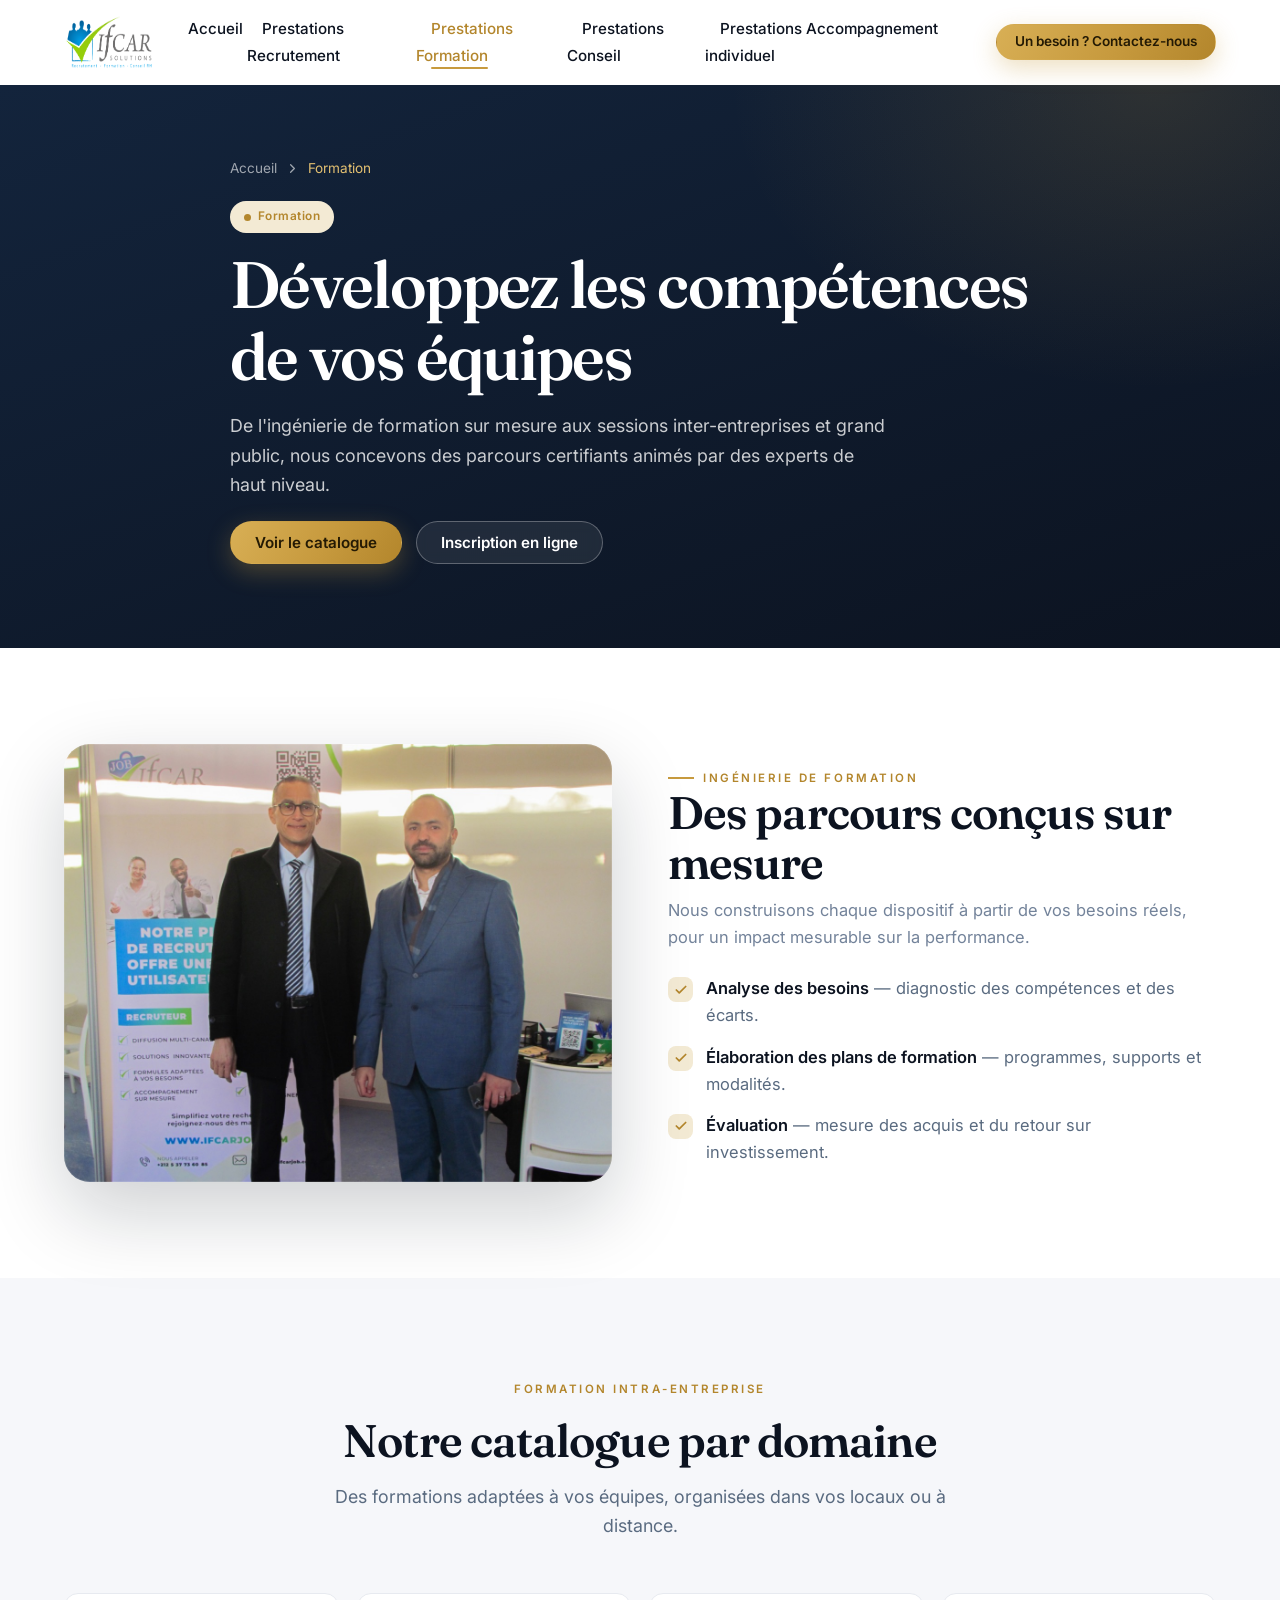
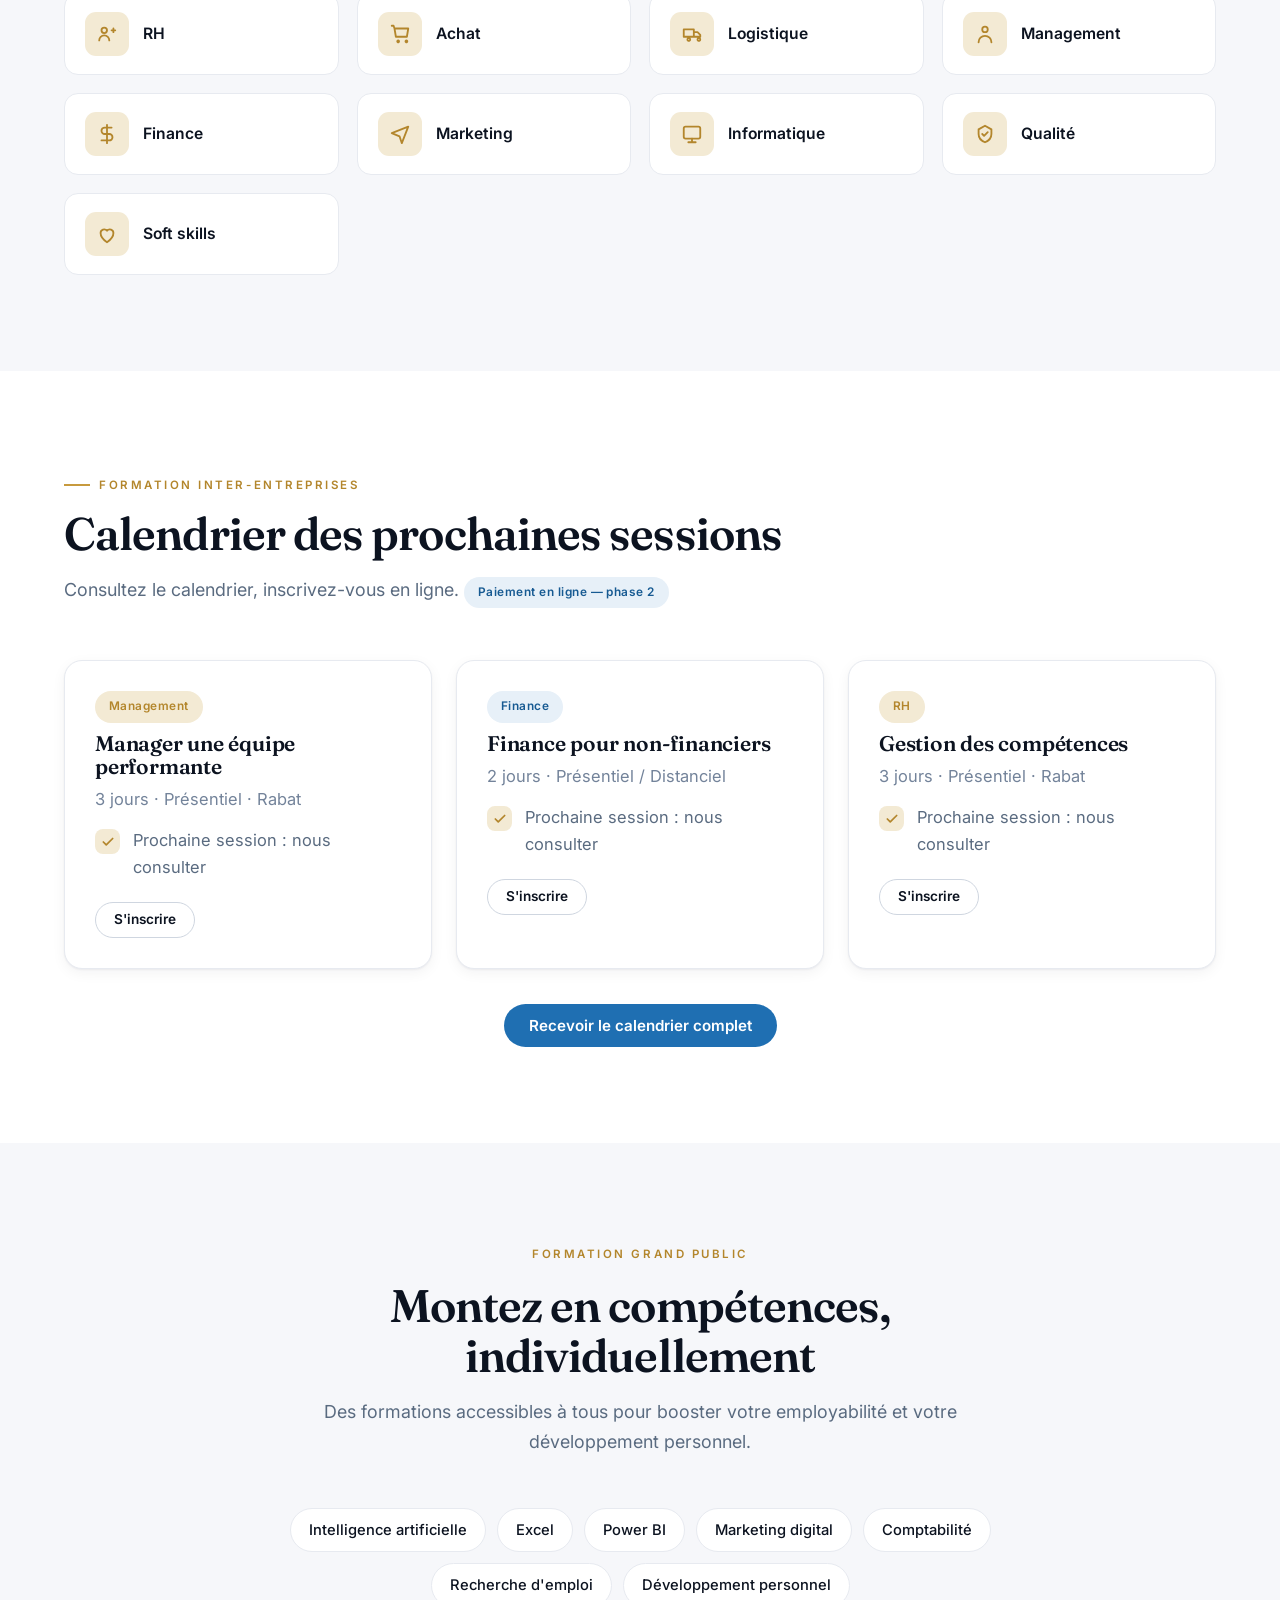
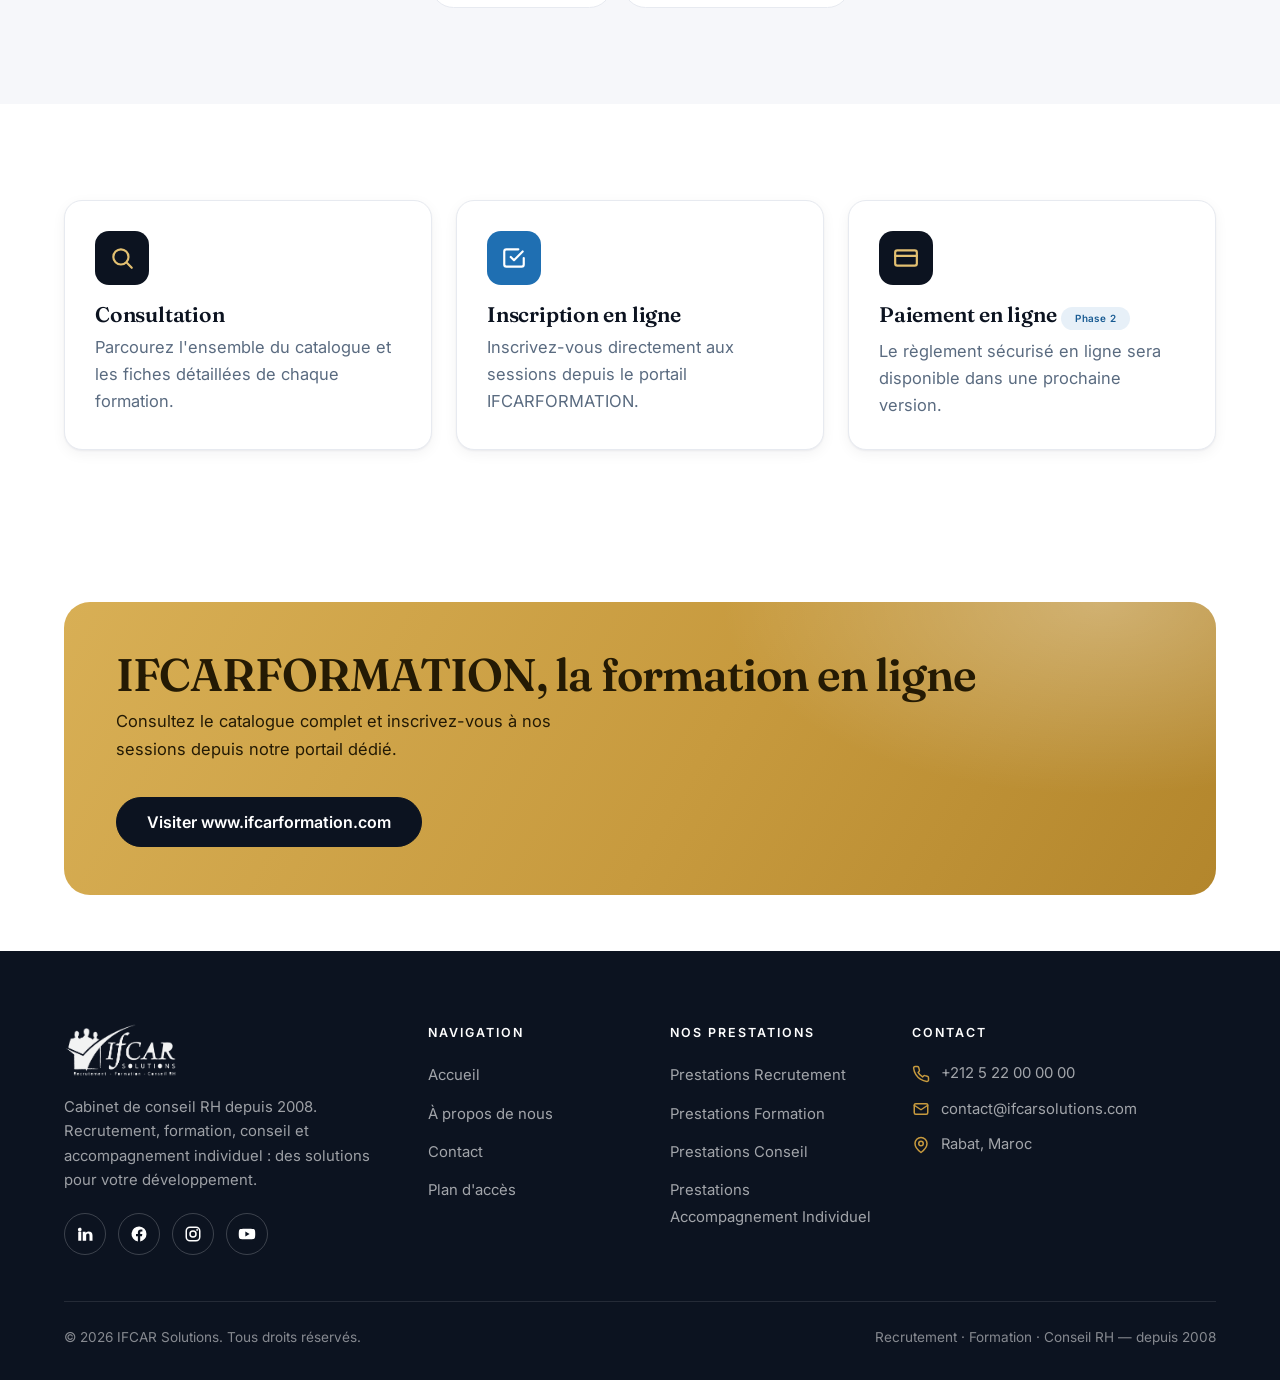
==== formation.html @ 1b77c503 "first commit" ====
<!DOCTYPE html>
<html lang="fr">
<head>
<meta charset="UTF-8" />
<meta name="viewport" content="width=device-width, initial-scale=1.0" />
<title>Formation — IFCAR Solutions | Ingénierie, Intra, Inter & Grand public</title>
<meta name="description" content="Formations IFCAR : ingénierie sur mesure, catalogue intra par domaine, sessions inter-entreprises et grand public. Portail IFCARFORMATION." />
<meta name="theme-color" content="#0c1320" />
<link rel="icon" type="image/png" sizes="32x32" href="assets/img/favicon-32.png" />
<link rel="apple-touch-icon" href="assets/img/favicon.png" />
<link rel="preconnect" href="https://fonts.googleapis.com" />
<link rel="preconnect" href="https://fonts.gstatic.com" crossorigin />
<link href="https://fonts.googleapis.com/css2?family=Fraunces:ital,opsz,wght@0,9..144,500;0,9..144,600;1,9..144,500&family=Inter:wght@400;500;600;700&display=swap" rel="stylesheet" />
<link rel="stylesheet" href="assets/css/style.css" />
</head>
<body>
<a class="skip-link" href="#main">Aller au contenu</a>

<header class="site-header">
  <div class="container nav">
    <a href="index.html" class="brand" aria-label="IFCAR Solutions — accueil"><img src="assets/img/logo.png" alt="IFCAR Solutions — Recrutement, Formation, Conseil RH" /></a>
    <nav class="nav-desktop" aria-label="Navigation principale">
      <ul class="nav-list">
        <li class="nav-item"><a href="index.html" class="nav-link" data-page="index.html">Accueil</a></li>
        <li class="nav-item"><a target="_blank" rel="noopener" href="recrutement.html" class="nav-link" data-page="recrutement.html">Prestations Recrutement</a></li>
        <li class="nav-item"><a target="_blank" rel="noopener" href="formation.html" class="nav-link" data-page="formation.html">Prestations Formation</a></li>
        <li class="nav-item"><a target="_blank" rel="noopener" href="conseil.html" class="nav-link" data-page="conseil.html">Prestations Conseil</a></li>
        <li class="nav-item"><a target="_blank" rel="noopener" href="accompagnement.html" class="nav-link" data-page="accompagnement.html">Prestations Accompagnement individuel</a></li>
      </ul>
    </nav>
    <div class="nav-actions">
      <a target="_blank" rel="noopener" href="contact.html" class="btn btn--gold btn--sm nav-contact">Un besoin ? Contactez-nous</a>
      <button class="burger" aria-label="Ouvrir le menu" aria-expanded="false" aria-controls="mobileNav"><span></span><span></span><span></span></button>
    </div>
  </div>
</header>

<div class="mobile-nav" id="mobileNav" aria-hidden="true">
  <nav class="mobile-nav__inner" aria-label="Navigation mobile">
    <a href="index.html" class="m-link" data-page="index.html">Accueil <svg viewBox="0 0 24 24" fill="none" stroke="currentColor" stroke-width="2"><path d="m9 6 6 6-6 6" stroke-linecap="round" stroke-linejoin="round"/></svg></a>
    <a target="_blank" rel="noopener" href="recrutement.html" class="m-link" data-page="recrutement.html">Prestations Recrutement <svg viewBox="0 0 24 24" fill="none" stroke="currentColor" stroke-width="2"><path d="m9 6 6 6-6 6" stroke-linecap="round" stroke-linejoin="round"/></svg></a>
    <a target="_blank" rel="noopener" href="formation.html" class="m-link" data-page="formation.html">Prestations Formation <svg viewBox="0 0 24 24" fill="none" stroke="currentColor" stroke-width="2"><path d="m9 6 6 6-6 6" stroke-linecap="round" stroke-linejoin="round"/></svg></a>
    <a target="_blank" rel="noopener" href="conseil.html" class="m-link" data-page="conseil.html">Prestations Conseil <svg viewBox="0 0 24 24" fill="none" stroke="currentColor" stroke-width="2"><path d="m9 6 6 6-6 6" stroke-linecap="round" stroke-linejoin="round"/></svg></a>
    <a target="_blank" rel="noopener" href="accompagnement.html" class="m-link" data-page="accompagnement.html">Prestations Accompagnement individuel <svg viewBox="0 0 24 24" fill="none" stroke="currentColor" stroke-width="2"><path d="m9 6 6 6-6 6" stroke-linecap="round" stroke-linejoin="round"/></svg></a>
    <a target="_blank" rel="noopener" href="contact.html" class="m-link" data-page="contact.html">Contact <svg viewBox="0 0 24 24" fill="none" stroke="currentColor" stroke-width="2"><path d="m9 6 6 6-6 6" stroke-linecap="round" stroke-linejoin="round"/></svg></a>
    <div class="mobile-nav__cta">
      <a target="_blank" rel="noopener" href="contact.html" class="btn btn--gold btn--lg">Un besoin ? Contactez-nous</a>
    </div>
    <div class="mobile-nav__foot">
      <div class="socials">
        <a href="#" aria-label="LinkedIn"><svg viewBox="0 0 24 24" fill="currentColor"><path d="M4.98 3.5A2.5 2.5 0 1 1 5 8.5a2.5 2.5 0 0 1-.02-5zM3 9h4v12H3zM9 9h3.8v1.7h.05c.53-1 1.83-2.05 3.77-2.05C20.5 8.65 22 10.8 22 14v7h-4v-6.2c0-1.5-.03-3.4-2.07-3.4-2.07 0-2.39 1.62-2.39 3.3V21H9z"/></svg></a>
        <a href="#" aria-label="Facebook"><svg viewBox="0 0 24 24" fill="currentColor"><path d="M22 12a10 10 0 1 0-11.5 9.9v-7H8v-2.9h2.5V9.8c0-2.5 1.5-3.9 3.8-3.9 1.1 0 2.2.2 2.2.2v2.5h-1.3c-1.2 0-1.6.8-1.6 1.6v1.8h2.8l-.45 2.9h-2.35v7A10 10 0 0 0 22 12z"/></svg></a>
        <a href="#" aria-label="Instagram"><svg viewBox="0 0 24 24" fill="none" stroke="currentColor" stroke-width="2"><rect x="3" y="3" width="18" height="18" rx="5"/><circle cx="12" cy="12" r="4"/><circle cx="17.5" cy="6.5" r="1.2" fill="currentColor" stroke="none"/></svg></a>
        <a href="#" aria-label="YouTube"><svg viewBox="0 0 24 24" fill="currentColor"><path d="M23 12s0-3.3-.4-4.8a2.5 2.5 0 0 0-1.8-1.8C19.3 5 12 5 12 5s-7.3 0-8.8.4a2.5 2.5 0 0 0-1.8 1.8C1 8.7 1 12 1 12s0 3.3.4 4.8a2.5 2.5 0 0 0 1.8 1.8C4.7 19 12 19 12 19s7.3 0 8.8-.4a2.5 2.5 0 0 0 1.8-1.8C23 15.3 23 12 23 12zM9.8 15.3V8.7l5.7 3.3z"/></svg></a>
      </div>
      <div class="m-contact">
        <a href="tel:+212522000000"><svg viewBox="0 0 24 24" fill="none" stroke="currentColor" stroke-width="2"><path d="M22 16.9v3a2 2 0 0 1-2.2 2 19.8 19.8 0 0 1-8.6-3 19.5 19.5 0 0 1-6-6 19.8 19.8 0 0 1-3-8.6A2 2 0 0 1 4.1 2h3a2 2 0 0 1 2 1.7c.1 1 .4 1.9.7 2.8a2 2 0 0 1-.5 2.1L8.1 9.9a16 16 0 0 0 6 6l1.3-1.3a2 2 0 0 1 2.1-.4c.9.3 1.8.6 2.8.7a2 2 0 0 1 1.7 2z" stroke-linecap="round" stroke-linejoin="round"/></svg>+212 5 22 00 00 00</a>
        <a href="mailto:contact@ifcarsolutions.com"><svg viewBox="0 0 24 24" fill="none" stroke="currentColor" stroke-width="2"><rect x="3" y="5" width="18" height="14" rx="2"/><path d="m3 7 9 6 9-6" stroke-linecap="round" stroke-linejoin="round"/></svg>contact@ifcarsolutions.com</a>
      </div>
    </div>
  </nav>
</div>

<main id="main">

<section class="page-hero">
  <div class="container page-hero__inner">
    <nav class="breadcrumb"><a href="index.html">Accueil</a><svg viewBox="0 0 24 24" fill="none" stroke="currentColor" stroke-width="2"><path d="m9 6 6 6-6 6" stroke-linecap="round" stroke-linejoin="round"/></svg><span>Formation</span></nav>
    <span class="pill"><span class="dot"></span>Formation</span>
    <h1 class="mt-s">Développez les compétences de vos équipes</h1>
    <p>De l'ingénierie de formation sur mesure aux sessions inter-entreprises et grand public, nous concevons des parcours certifiants animés par des experts de haut niveau.</p>
    <div class="btn-row mt"><a href="#catalogue" class="btn btn--gold">Voir le catalogue</a><a href="https://www.ifcarformation.com" target="_blank" rel="noopener" class="btn btn--ghost-light">Inscription en ligne</a></div>
  </div>
</section>

<section class="section">
  <div class="container">
    <div class="split">
      <div class="split__media media-frame reveal"><img src="assets/img/formation.jpg" alt="Formation professionnelle IFCAR Solutions" /></div>
      <div class="reveal" data-d="2">
        <span class="eyebrow">Ingénierie de formation</span>
        <h2>Des parcours conçus sur mesure</h2>
        <p class="muted mt-s">Nous construisons chaque dispositif à partir de vos besoins réels, pour un impact mesurable sur la performance.</p>
        <ul class="check-list">
          <li><span class="tick"><svg viewBox="0 0 24 24" fill="none" stroke="currentColor" stroke-width="3"><path d="M20 6 9 17l-5-5" stroke-linecap="round" stroke-linejoin="round"/></svg></span><span><strong>Analyse des besoins</strong> — diagnostic des compétences et des écarts.</span></li>
          <li><span class="tick"><svg viewBox="0 0 24 24" fill="none" stroke="currentColor" stroke-width="3"><path d="M20 6 9 17l-5-5" stroke-linecap="round" stroke-linejoin="round"/></svg></span><span><strong>Élaboration des plans de formation</strong> — programmes, supports et modalités.</span></li>
          <li><span class="tick"><svg viewBox="0 0 24 24" fill="none" stroke="currentColor" stroke-width="3"><path d="M20 6 9 17l-5-5" stroke-linecap="round" stroke-linejoin="round"/></svg></span><span><strong>Évaluation</strong> — mesure des acquis et du retour sur investissement.</span></li>
        </ul>
      </div>
    </div>
  </div>
</section>

<section class="section section--soft" id="catalogue">
  <div class="container">
    <div class="section-head center reveal">
      <span class="eyebrow eyebrow--center">Formation intra-entreprise</span>
      <h2>Notre catalogue par domaine</h2>
      <p class="lead">Des formations adaptées à vos équipes, organisées dans vos locaux ou à distance.</p>
    </div>
    <div class="domain-grid reveal">
      <div class="domain-card"><div class="ic"><svg viewBox="0 0 24 24" fill="none" stroke="currentColor" stroke-width="2"><circle cx="9" cy="8" r="3"/><path d="M3.5 19a5.5 5.5 0 0 1 11 0M17 8h4M19 6v4" stroke-linecap="round"/></svg></div><strong>RH</strong></div>
<div class="domain-card"><div class="ic"><svg viewBox="0 0 24 24" fill="none" stroke="currentColor" stroke-width="2"><path d="M6 6h15l-1.5 9H7.5L6 6zM6 6 5 3H3M9 20a1 1 0 1 0 0-.01M18 20a1 1 0 1 0 0-.01" stroke-linecap="round" stroke-linejoin="round"/></svg></div><strong>Achat</strong></div>
<div class="domain-card"><div class="ic"><svg viewBox="0 0 24 24" fill="none" stroke="currentColor" stroke-width="2"><path d="M3 7h11v8H3zM14 10h4l3 3v2h-7M7 18a1.5 1.5 0 1 0 0-.01M18 18a1.5 1.5 0 1 0 0-.01" stroke-linecap="round" stroke-linejoin="round"/></svg></div><strong>Logistique</strong></div>
<div class="domain-card"><div class="ic"><svg viewBox="0 0 24 24" fill="none" stroke="currentColor" stroke-width="2"><circle cx="12" cy="7" r="3"/><path d="M5 21a7 7 0 0 1 14 0" stroke-linecap="round"/></svg></div><strong>Management</strong></div>
<div class="domain-card"><div class="ic"><svg viewBox="0 0 24 24" fill="none" stroke="currentColor" stroke-width="2"><path d="M12 2v20M17 5H9.5a3.5 3.5 0 0 0 0 7h5a3.5 3.5 0 0 1 0 7H6" stroke-linecap="round" stroke-linejoin="round"/></svg></div><strong>Finance</strong></div>
<div class="domain-card"><div class="ic"><svg viewBox="0 0 24 24" fill="none" stroke="currentColor" stroke-width="2"><path d="M3 11l18-7-7 18-2.5-7.5L3 11z" stroke-linecap="round" stroke-linejoin="round"/></svg></div><strong>Marketing</strong></div>
<div class="domain-card"><div class="ic"><svg viewBox="0 0 24 24" fill="none" stroke="currentColor" stroke-width="2"><rect x="3" y="4" width="18" height="13" rx="2"/><path d="M8 21h8M12 17v4" stroke-linecap="round"/></svg></div><strong>Informatique</strong></div>
<div class="domain-card"><div class="ic"><svg viewBox="0 0 24 24" fill="none" stroke="currentColor" stroke-width="2"><path d="M9 12l2 2 4-4M12 3l7 4v5c0 4.5-3 7.5-7 9-4-1.5-7-4.5-7-9V7l7-4z" stroke-linecap="round" stroke-linejoin="round"/></svg></div><strong>Qualité</strong></div><div class="domain-card"><div class="ic"><svg viewBox="0 0 24 24" fill="none" stroke="currentColor" stroke-width="2"><path d="M12 21s-7-4.5-7-10a4 4 0 0 1 7-2.6A4 4 0 0 1 19 11c0 5.5-7 10-7 10z" stroke-linecap="round" stroke-linejoin="round"/></svg></div><strong>Soft skills</strong></div>
    </div>
  </div>
</section>

<section class="section">
  <div class="container">
    <div class="section-head reveal">
      <span class="eyebrow">Formation inter-entreprises</span>
      <h2>Calendrier des prochaines sessions</h2>
      <p class="lead">Consultez le calendrier, inscrivez-vous en ligne. <span class="pill green">Paiement en ligne — phase 2</span></p>
    </div>
    <div class="grid g-3">
      <div class="card svc reveal" data-d="1"><span class="pill">Management</span><h3 class="mt-s">Manager une équipe performante</h3><p class="muted">3 jours · Présentiel · Rabat</p><ul class="check-list" style="margin-top:14px"><li><span class="tick"><svg viewBox="0 0 24 24" fill="none" stroke="currentColor" stroke-width="3"><path d="M20 6 9 17l-5-5" stroke-linecap="round" stroke-linejoin="round"/></svg></span><span>Prochaine session : nous consulter</span></li></ul><a href="https://www.ifcarformation.com" target="_blank" rel="noopener" class="btn btn--outline btn--sm mt">S'inscrire</a></div>
      <div class="card svc is-green reveal" data-d="2"><span class="pill green">Finance</span><h3 class="mt-s">Finance pour non-financiers</h3><p class="muted">2 jours · Présentiel / Distanciel</p><ul class="check-list" style="margin-top:14px"><li><span class="tick"><svg viewBox="0 0 24 24" fill="none" stroke="currentColor" stroke-width="3"><path d="M20 6 9 17l-5-5" stroke-linecap="round" stroke-linejoin="round"/></svg></span><span>Prochaine session : nous consulter</span></li></ul><a href="https://www.ifcarformation.com" target="_blank" rel="noopener" class="btn btn--outline btn--sm mt">S'inscrire</a></div>
      <div class="card svc reveal" data-d="3"><span class="pill">RH</span><h3 class="mt-s">Gestion des compétences</h3><p class="muted">3 jours · Présentiel · Rabat</p><ul class="check-list" style="margin-top:14px"><li><span class="tick"><svg viewBox="0 0 24 24" fill="none" stroke="currentColor" stroke-width="3"><path d="M20 6 9 17l-5-5" stroke-linecap="round" stroke-linejoin="round"/></svg></span><span>Prochaine session : nous consulter</span></li></ul><a href="https://www.ifcarformation.com" target="_blank" rel="noopener" class="btn btn--outline btn--sm mt">S'inscrire</a></div>
    </div>
    <div class="center mt-l"><a target="_blank" rel="noopener" href="contact.html" class="btn btn--blue">Recevoir le calendrier complet</a></div>
  </div>
</section>

<section class="section section--soft">
  <div class="container">
    <div class="section-head center reveal">
      <span class="eyebrow eyebrow--center">Formation grand public</span>
      <h2>Montez en compétences, individuellement</h2>
      <p class="lead">Des formations accessibles à tous pour booster votre employabilité et votre développement personnel.</p>
    </div>
    <div class="tag-list reveal" style="justify-content:center;max-width:820px;margin-inline:auto">
      <span class="tag">Intelligence artificielle</span><span class="tag">Excel</span><span class="tag">Power BI</span><span class="tag">Marketing digital</span><span class="tag">Comptabilité</span><span class="tag">Recherche d'emploi</span><span class="tag">Développement personnel</span>
    </div>
  </div>
</section>

<section class="section">
  <div class="container">
    <div class="grid g-3">
      <div class="card reveal" data-d="1"><div class="ic"><svg viewBox="0 0 24 24" fill="none" stroke="currentColor" stroke-width="2"><circle cx="11" cy="11" r="7"/><path d="m21 21-4.3-4.3" stroke-linecap="round"/></svg></div><h3>Consultation</h3><p>Parcourez l'ensemble du catalogue et les fiches détaillées de chaque formation.</p></div>
      <div class="card is-green reveal" data-d="2"><div class="ic"><svg viewBox="0 0 24 24" fill="none" stroke="currentColor" stroke-width="2"><path d="M9 11l3 3 8-8M21 12v6a2 2 0 0 1-2 2H5a2 2 0 0 1-2-2V6a2 2 0 0 1 2-2h11" stroke-linecap="round" stroke-linejoin="round"/></svg></div><h3>Inscription en ligne</h3><p>Inscrivez-vous directement aux sessions depuis le portail IFCARFORMATION.</p></div>
      <div class="card reveal" data-d="3"><div class="ic"><svg viewBox="0 0 24 24" fill="none" stroke="currentColor" stroke-width="2"><rect x="2" y="5" width="20" height="14" rx="2"/><path d="M2 10h20" stroke-linecap="round"/></svg></div><h3>Paiement en ligne <span class="pill green" style="font-size:.62rem">Phase 2</span></h3><p>Le règlement sécurisé en ligne sera disponible dans une prochaine version.</p></div>
    </div>
  </div>
</section>

<section class="section--tight">
  <div class="container">
    <div class="cta-band cta-band--gold reveal">
      <div class="cta-band__inner">
        <div><h2 style="color:#241a04">IFCARFORMATION, la formation en ligne</h2><p>Consultez le catalogue complet et inscrivez-vous à nos sessions depuis notre portail dédié.</p></div>
        <div class="btn-row"><a href="https://www.ifcarformation.com" target="_blank" rel="noopener" class="btn btn--primary btn--lg">Visiter www.ifcarformation.com</a></div>
      </div>
    </div>
  </div>
</section>

</main>

<footer class="footer">
  <div class="container">
    <div class="footer__grid">
      <div class="footer__brand">
        <img src="assets/img/logo.png" alt="IFCAR Solutions" />
        <p>Cabinet de conseil RH depuis 2008. Recrutement, formation, conseil et accompagnement individuel : des solutions pour votre développement.</p>
        <div class="socials">
          <a href="#" aria-label="LinkedIn"><svg viewBox="0 0 24 24" fill="currentColor"><path d="M4.98 3.5A2.5 2.5 0 1 1 5 8.5a2.5 2.5 0 0 1-.02-5zM3 9h4v12H3zM9 9h3.8v1.7h.05c.53-1 1.83-2.05 3.77-2.05C20.5 8.65 22 10.8 22 14v7h-4v-6.2c0-1.5-.03-3.4-2.07-3.4-2.07 0-2.39 1.62-2.39 3.3V21H9z"/></svg></a>
          <a href="#" aria-label="Facebook"><svg viewBox="0 0 24 24" fill="currentColor"><path d="M22 12a10 10 0 1 0-11.5 9.9v-7H8v-2.9h2.5V9.8c0-2.5 1.5-3.9 3.8-3.9 1.1 0 2.2.2 2.2.2v2.5h-1.3c-1.2 0-1.6.8-1.6 1.6v1.8h2.8l-.45 2.9h-2.35v7A10 10 0 0 0 22 12z"/></svg></a>
          <a href="#" aria-label="Instagram"><svg viewBox="0 0 24 24" fill="none" stroke="currentColor" stroke-width="2"><rect x="3" y="3" width="18" height="18" rx="5"/><circle cx="12" cy="12" r="4"/><circle cx="17.5" cy="6.5" r="1.2" fill="currentColor" stroke="none"/></svg></a>
          <a href="#" aria-label="YouTube"><svg viewBox="0 0 24 24" fill="currentColor"><path d="M23 12s0-3.3-.4-4.8a2.5 2.5 0 0 0-1.8-1.8C19.3 5 12 5 12 5s-7.3 0-8.8.4a2.5 2.5 0 0 0-1.8 1.8C1 8.7 1 12 1 12s0 3.3.4 4.8a2.5 2.5 0 0 0 1.8 1.8C4.7 19 12 19 12 19s7.3 0 8.8-.4a2.5 2.5 0 0 0 1.8-1.8C23 15.3 23 12 23 12zM9.8 15.3V8.7l5.7 3.3z"/></svg></a>
        </div>
      </div>
      <div><h5>Navigation</h5><ul><li><a href="index.html">Accueil</a></li><li><a target="_blank" rel="noopener" href="a-propos.html">À propos de nous</a></li><li><a target="_blank" rel="noopener" href="contact.html">Contact</a></li><li><a target="_blank" rel="noopener" href="contact.html#map">Plan d'accès</a></li></ul></div>
      <div><h5>Nos prestations</h5><ul><li><a target="_blank" rel="noopener" href="recrutement.html">Prestations Recrutement</a></li><li><a target="_blank" rel="noopener" href="formation.html">Prestations Formation</a></li><li><a target="_blank" rel="noopener" href="conseil.html">Prestations Conseil</a></li><li><a target="_blank" rel="noopener" href="accompagnement.html">Prestations Accompagnement Individuel</a></li></ul></div>
      <div>
        <h5>Contact</h5>
        <ul class="foot-contact">
          <li><svg viewBox="0 0 24 24" fill="none" stroke="currentColor" stroke-width="2"><path d="M22 16.9v3a2 2 0 0 1-2.2 2 19.8 19.8 0 0 1-8.6-3 19.5 19.5 0 0 1-6-6 19.8 19.8 0 0 1-3-8.6A2 2 0 0 1 4.1 2h3a2 2 0 0 1 2 1.7c.1 1 .4 1.9.7 2.8a2 2 0 0 1-.5 2.1L8.1 9.9a16 16 0 0 0 6 6l1.3-1.3a2 2 0 0 1 2.1-.4c.9.3 1.8.6 2.8.7a2 2 0 0 1 1.7 2z" stroke-linecap="round" stroke-linejoin="round"/></svg><a href="tel:+212522000000">+212 5 22 00 00 00</a></li>
          <li><svg viewBox="0 0 24 24" fill="none" stroke="currentColor" stroke-width="2"><rect x="3" y="5" width="18" height="14" rx="2"/><path d="m3 7 9 6 9-6" stroke-linecap="round" stroke-linejoin="round"/></svg><a href="mailto:contact@ifcarsolutions.com">contact@ifcarsolutions.com</a></li>
          <li><svg viewBox="0 0 24 24" fill="none" stroke="currentColor" stroke-width="2"><path d="M20 10c0 6-8 12-8 12s-8-6-8-12a8 8 0 0 1 16 0z" stroke-linecap="round" stroke-linejoin="round"/><circle cx="12" cy="10" r="3"/></svg><span>Rabat, Maroc</span></li>
        </ul>
      </div>
    </div>
    <div class="footer__bottom">
      <span>© <span id="year">2026</span> IFCAR Solutions. Tous droits réservés.</span>
      <span>Recrutement · Formation · Conseil RH — depuis 2008</span>
    </div>
  </div>
</footer>

<a target="_blank" rel="noopener" href="contact.html" class="btn btn--gold float-cta">Prendre RDV</a>

<script src="assets/js/main.js"></script>
</body>
</html>
---- assets/css/style.css ----
/* =================================================================
   IFCAR SOLUTIONS — Proposition 4
   « Editorial Corporate » — design premium, sombre & doré
   ================================================================= */

/* ---------- Tokens ---------- */
:root{
  --ink:#0c1320;          /* near-black navy */
  --ink-2:#111c2e;
  --navy:#0f2138;         /* deep brand navy */
  --navy-soft:#16304f;
  --slate:#5a6b80;
  --muted:#73839a;
  --line:#e7eaf0;
  --line-2:#1e3149;       /* on dark */
  --paper:#ffffff;
  --paper-2:#f6f7fa;      /* soft grey section */
  --paper-3:#eef1f6;
  --cream:#f8f5ee;        /* warm soft for accent areas */

  --gold:#c79a3e;         /* primary accent — gold */
  --gold-2:#b3862c;
  --gold-soft:#f3ead4;
  --blue:#1f6fb2;         /* secondary accent — IFCAR blue */
  --blue-2:#175a92;
  --blue-soft:#e7f0f8;

  --grad-gold:linear-gradient(120deg,#d8af55 0%,#c79a3e 55%,#b3862c 100%);
  --grad-navy:linear-gradient(160deg,#13243c 0%,#0c1320 100%);

  --radius:18px;
  --radius-sm:12px;
  --radius-lg:26px;
  --shadow-sm:0 1px 2px rgba(12,19,32,.05),0 4px 14px rgba(12,19,32,.05);
  --shadow:0 10px 40px rgba(12,19,32,.10);
  --shadow-lg:0 30px 80px rgba(12,19,32,.20);

  --ff-serif:"Fraunces",Georgia,"Times New Roman",serif;
  --ff-sans:"Inter",system-ui,-apple-system,Segoe UI,Roboto,Helvetica,Arial,sans-serif;
  --container:1200px;
}

/* ---------- Reset ---------- */
*,*::before,*::after{box-sizing:border-box}
*{margin:0}
html{scroll-behavior:smooth;-webkit-text-size-adjust:100%}
body{
  font-family:var(--ff-sans);
  color:var(--ink);
  background:var(--paper);
  line-height:1.65;
  font-size:16.5px;
  -webkit-font-smoothing:antialiased;
  text-rendering:optimizeLegibility;
  overflow-x:hidden;
}
img{max-width:100%;display:block;height:auto}
a{color:inherit;text-decoration:none}
button{font-family:inherit;cursor:pointer}
ul{list-style:none;padding:0}
svg{display:block}

/* ---------- Typography ---------- */
h1,h2,h3,h4{font-family:var(--ff-serif);font-weight:600;line-height:1.1;letter-spacing:-.01em;color:var(--ink)}
h1{font-size:clamp(2.5rem,5.4vw,4.1rem);letter-spacing:-.025em}
h2{font-size:clamp(1.9rem,3.6vw,2.85rem);letter-spacing:-.02em}
h3{font-size:1.32rem;letter-spacing:-.01em}
h4{font-size:1.06rem}
h1 .accent,h2 .accent{color:var(--gold-2);font-style:italic}
p{color:var(--slate)}
.muted{color:var(--muted)}
strong{color:var(--ink);font-weight:600}

.container{width:100%;max-width:var(--container);margin-inline:auto;padding-inline:24px}

.eyebrow{
  display:inline-flex;align-items:center;gap:9px;
  font-family:var(--ff-sans);font-weight:600;font-size:.72rem;letter-spacing:.22em;
  text-transform:uppercase;color:var(--gold-2);
}
.eyebrow::before{content:"";width:26px;height:1.5px;background:var(--gold);display:inline-block}
.eyebrow--center{justify-content:center}
.eyebrow--center::before{display:none}
.eyebrow--light{color:#d8b25e}

.lead{font-size:1.12rem;color:var(--slate);max-width:62ch}
.center{text-align:center}
.mt-s{margin-top:.55rem}.mt{margin-top:1.3rem}.mt-l{margin-top:2.2rem}

/* ---------- Buttons ---------- */
.btn{
  display:inline-flex;align-items:center;justify-content:center;gap:10px;
  font-family:var(--ff-sans);font-weight:600;font-size:.95rem;
  padding:13px 24px;border-radius:999px;border:1px solid transparent;
  transition:transform .25s,box-shadow .25s,background .25s,color .25s,border-color .25s;
  white-space:nowrap;line-height:1;
}
.btn svg{width:18px;height:18px}
.btn--primary{background:var(--ink);color:#fff;border-color:var(--ink)}
.btn--primary:hover{transform:translateY(-2px);box-shadow:var(--shadow);background:#1a2740}
.btn--gold{background:var(--grad-gold);color:#241a04;border-color:transparent;box-shadow:0 8px 24px rgba(199,154,62,.32)}
.btn--gold:hover{transform:translateY(-2px);box-shadow:0 14px 34px rgba(199,154,62,.42)}
.btn--blue{background:var(--blue);color:#fff}
.btn--blue:hover{transform:translateY(-2px);background:var(--blue-2);box-shadow:var(--shadow)}
.btn--outline{background:transparent;color:var(--ink);border-color:#cfd6e0}
.btn--outline:hover{border-color:var(--ink);transform:translateY(-2px)}
.btn--ghost-light{background:rgba(255,255,255,.08);color:#fff;border-color:rgba(255,255,255,.28);backdrop-filter:blur(6px)}
.btn--ghost-light:hover{background:rgba(255,255,255,.16);transform:translateY(-2px)}
.btn--lg{padding:16px 30px;font-size:1rem}
.btn--sm{padding:10px 18px;font-size:.85rem}
.btn-row{display:flex;flex-wrap:wrap;gap:14px;align-items:center}

.pill{
  display:inline-flex;align-items:center;gap:7px;font-family:var(--ff-sans);
  font-weight:600;font-size:.74rem;letter-spacing:.04em;
  padding:6px 14px;border-radius:999px;background:var(--gold-soft);color:var(--gold-2);
}
.pill.green{background:var(--blue-soft);color:var(--blue-2)}
.pill .dot{width:7px;height:7px;border-radius:50%;background:currentColor}

.skip-link{position:absolute;left:-999px;top:0;background:var(--ink);color:#fff;padding:10px 16px;z-index:200;border-radius:0 0 8px 0}
.skip-link:focus{left:0}

/* ---------- Header ---------- */
.site-header{
  position:sticky;top:0;z-index:90;
  background:rgba(255,255,255,.82);
  backdrop-filter:saturate(160%) blur(14px);
  border-bottom:1px solid transparent;
  transition:transform .4s cubic-bezier(.4,0,.2,1),background .3s,border-color .3s,box-shadow .3s;
}
.site-header.scrolled{border-bottom-color:var(--line);box-shadow:0 8px 30px rgba(12,19,32,.06)}
.site-header.nav-hidden{transform:translateY(-100%)}
.nav{display:flex;align-items:center;justify-content:space-between;gap:20px;height:84px;transition:height .3s}
.site-header.scrolled .nav{height:70px}
.brand img{height:54px;width:auto;transition:height .3s}
.site-header.scrolled .brand img{height:46px}

.nav-desktop{margin-left:auto}
.nav-list{display:flex;align-items:center;gap:4px}
.nav-link{
  position:relative;font-weight:500;font-size:.95rem;color:var(--ink);
  padding:10px 15px;border-radius:10px;transition:color .2s,background .2s;
}
.nav-link::after{
  content:"";position:absolute;left:15px;right:15px;bottom:6px;height:2px;
  background:var(--gold);transform:scaleX(0);transform-origin:left;
  transition:transform .28s ease;border-radius:2px;
}
.nav-link:hover{color:var(--gold-2)}
.nav-link:hover::after,.nav-link.active::after{transform:scaleX(1)}
.nav-link.active{color:var(--gold-2)}

.nav-actions{display:flex;align-items:center;gap:14px;margin-left:18px}
.nav-contact{display:inline-flex}

/* burger */
.burger{display:none;width:46px;height:46px;border:1px solid var(--line);border-radius:12px;background:#fff;position:relative}
.burger span{position:absolute;left:12px;right:12px;height:2px;background:var(--ink);border-radius:2px;transition:.3s;top:50%}
.burger span:nth-child(1){transform:translateY(-7px)}
.burger span:nth-child(3){transform:translateY(7px)}
body.nav-open .burger span:nth-child(1){transform:rotate(45deg)}
body.nav-open .burger span:nth-child(2){opacity:0}
body.nav-open .burger span:nth-child(3){transform:rotate(-45deg)}

/* mobile nav */
.mobile-nav{
  position:fixed;inset:0;z-index:80;background:var(--ink);color:#fff;
  padding:96px 24px 32px;transform:translateY(-100%);transition:transform .45s cubic-bezier(.4,0,.2,1);
  overflow-y:auto;visibility:hidden;
}
.mobile-nav.open{transform:translateY(0);visibility:visible}
.mobile-nav__inner{max-width:560px;margin-inline:auto;display:flex;flex-direction:column}
.m-link{
  display:flex;align-items:center;justify-content:space-between;
  font-family:var(--ff-serif);font-size:1.5rem;padding:16px 4px;
  border-bottom:1px solid rgba(255,255,255,.12);color:#fff;
}
.m-link svg{width:22px;height:22px;color:var(--gold)}
.m-link.active{color:var(--gold)}
.mobile-nav__cta{display:grid;gap:12px;margin-top:26px}
.mobile-nav__foot{margin-top:30px;border-top:1px solid rgba(255,255,255,.12);padding-top:24px}
.socials{display:flex;gap:12px}
.socials a{width:42px;height:42px;border-radius:50%;border:1px solid rgba(255,255,255,.2);display:grid;place-items:center;color:#fff;transition:.25s}
.socials a:hover{background:var(--gold);border-color:var(--gold);color:var(--ink)}
.socials svg{width:18px;height:18px}
.m-contact{margin-top:20px;display:grid;gap:12px}
.m-contact a{display:flex;align-items:center;gap:10px;color:rgba(255,255,255,.85)}
.m-contact svg{width:18px;height:18px;color:var(--gold)}

/* ---------- Section rhythm ---------- */
.section{padding:96px 0}
.section--tight{padding:56px 0}
.section--soft{background:var(--paper-2)}
.section--cream{background:var(--cream)}
.section--dark{background:var(--ink);color:#fff}
.section--dark h1,.section--dark h2,.section--dark h3,.section--dark h4{color:#fff}
.section--dark p{color:rgba(255,255,255,.72)}
.section-head{max-width:760px;margin-bottom:52px}
.section-head.center{margin-inline:auto;text-align:center}
.section-head h2{margin-top:14px}
.section-head .lead{margin-top:16px}
.section-head.center .lead{margin-inline:auto}

/* ---------- Hero (home) ---------- */
.hero{position:relative;background:var(--grad-navy);color:#fff;overflow:hidden;isolation:isolate}
.hero::before{
  content:"";position:absolute;inset:0;z-index:-1;
  background:
    radial-gradient(60% 80% at 85% 10%,rgba(199,154,62,.20),transparent 60%),
    radial-gradient(50% 60% at 8% 90%,rgba(31,111,178,.22),transparent 60%);
}
.hero::after{
  content:"";position:absolute;inset:0;z-index:-1;opacity:.4;
  background-image:linear-gradient(rgba(255,255,255,.04) 1px,transparent 1px),linear-gradient(90deg,rgba(255,255,255,.04) 1px,transparent 1px);
  background-size:64px 64px;mask-image:radial-gradient(circle at 50% 30%,#000,transparent 80%);
}
.hero__inner{padding:104px 0 110px;display:grid;grid-template-columns:1.15fr .85fr;gap:56px;align-items:center}
.hero__inner--simple{grid-template-columns:1fr;max-width:920px;padding:42px 0 48px}
.hero__inner--simple h1{font-size:clamp(1.8rem,3.4vw,2.6rem);margin-top:12px}
.hero__inner--simple p{max-width:64ch;font-size:1.04rem;margin-top:14px}
.hero__inner--simple .btn-row{margin-top:24px}
#metiers{padding-top:60px;scroll-margin-top:80px}
.hero h1{color:#fff;margin-top:18px}
.hero h1 .accent{color:#e3c071}
.hero p{color:rgba(255,255,255,.78);font-size:1.16rem;max-width:54ch;margin-top:20px}
.hero .btn-row{margin-top:34px}
.hero__meta{display:flex;gap:34px;margin-top:46px;flex-wrap:wrap}
.hero__meta .m{display:flex;flex-direction:column}
.hero__meta .m b{font-family:var(--ff-serif);font-size:2rem;color:#fff;line-height:1}
.hero__meta .m span{font-size:.82rem;color:rgba(255,255,255,.6);margin-top:6px;letter-spacing:.02em}
.hero__meta .m+ .m{padding-left:34px;border-left:1px solid rgba(255,255,255,.14)}

/* hero side card stack */
.hero__aside{position:relative}
.hero-card{
  background:rgba(255,255,255,.06);border:1px solid rgba(255,255,255,.14);
  border-radius:var(--radius-lg);padding:30px;backdrop-filter:blur(8px);
}
.hero-card h3{color:#fff;font-size:1.15rem}
.hero-card .hc-row{display:flex;align-items:center;gap:14px;padding:15px 0;border-bottom:1px solid rgba(255,255,255,.1)}
.hero-card .hc-row:last-child{border-bottom:0;padding-bottom:0}
.hero-card .hc-ic{width:42px;height:42px;border-radius:12px;background:rgba(199,154,62,.16);color:#e3c071;display:grid;place-items:center;flex:none}
.hero-card .hc-ic svg{width:22px;height:22px}
.hero-card .hc-row strong{color:#fff;display:block;font-size:.98rem}
.hero-card .hc-row small{color:rgba(255,255,255,.6);font-size:.82rem}

/* page hero (interior) */
.page-hero{position:relative;background:var(--grad-navy);color:#fff;overflow:hidden;isolation:isolate}
.page-hero::before{content:"";position:absolute;inset:0;z-index:-1;background:radial-gradient(55% 90% at 90% 0%,rgba(199,154,62,.16),transparent 60%)}
.page-hero__inner{padding:72px 0 84px;max-width:820px}
.page-hero h1{color:#fff;margin-top:16px}
.page-hero p{color:rgba(255,255,255,.78);font-size:1.12rem;margin-top:18px;max-width:60ch}
.breadcrumb{display:flex;align-items:center;gap:8px;font-size:.85rem;color:rgba(255,255,255,.6);margin-bottom:22px}
.breadcrumb a{color:rgba(255,255,255,.6)}
.breadcrumb a:hover{color:#e3c071}
.breadcrumb svg{width:15px;height:15px}
.breadcrumb span{color:#e3c071}

/* ---------- Grids ---------- */
.grid{display:grid;gap:24px}
.g-2{grid-template-columns:repeat(2,1fr)}
.g-3{grid-template-columns:repeat(3,1fr)}
.g-4{grid-template-columns:repeat(4,1fr)}

/* ---------- Cards ---------- */
.card{
  background:#fff;border:1px solid var(--line);border-radius:var(--radius);
  padding:30px;box-shadow:var(--shadow-sm);transition:transform .3s,box-shadow .3s,border-color .3s;
}
.card .ic{
  width:54px;height:54px;border-radius:14px;display:grid;place-items:center;
  background:var(--ink);color:#e3c071;margin-bottom:18px;
}
.card .ic svg{width:26px;height:26px}
.card h3{margin-bottom:8px}
.card.is-green .ic{background:var(--blue);color:#fff}

/* service card with index + arrow */
.card.svc{position:relative;overflow:hidden}
.card.svc::before{
  content:"";position:absolute;left:0;top:0;height:3px;width:100%;
  background:var(--grad-gold);transform:scaleX(0);transform-origin:left;transition:transform .35s;
}
.card.svc.is-green::before{background:linear-gradient(120deg,var(--blue),var(--blue-2))}
.card--link:hover{transform:translateY(-6px);box-shadow:var(--shadow);border-color:transparent}
.card--link:hover.svc::before{transform:scaleX(1)}
.card .more{
  display:inline-flex;align-items:center;gap:8px;margin-top:18px;
  font-weight:600;font-size:.9rem;color:var(--gold-2);
}
.card.is-green .more{color:var(--blue-2)}
.card .more svg{width:17px;height:17px;transition:transform .25s}
.card--link:hover .more svg{transform:translateX(5px)}

/* numbered bento for "domaines" */
.bento{display:grid;grid-template-columns:repeat(12,1fr);gap:22px}
.bento .b{
  background:#fff;border:1px solid var(--line);border-radius:var(--radius);
  padding:32px;position:relative;overflow:hidden;transition:transform .3s,box-shadow .3s;
  display:flex;flex-direction:column;
}
.bento .b:hover{transform:translateY(-5px);box-shadow:var(--shadow)}
.bento .b__idx{font-family:var(--ff-serif);font-size:.95rem;color:var(--gold-2);letter-spacing:.05em}
.bento .b .ic{width:54px;height:54px;border-radius:14px;display:grid;place-items:center;background:var(--ink);color:#e3c071;margin:0 0 18px}
.bento .b .ic svg{width:26px;height:26px}
.bento .b.is-blue .ic{background:var(--blue);color:#fff}
.bento .b h3{margin-bottom:8px}
.bento .b .more{display:inline-flex;align-items:center;gap:8px;margin-top:auto;padding-top:18px;font-weight:600;font-size:.9rem;color:var(--gold-2)}
.bento .b.is-blue .more{color:var(--blue-2)}
.bento .b .more svg{width:17px;height:17px;transition:transform .25s}
.bento .b:hover .more svg{transform:translateX(5px)}
.col-6{grid-column:span 6}.col-4{grid-column:span 4}.col-3{grid-column:span 3}.col-12{grid-column:span 12}

/* ---------- Split ---------- */
.split{display:grid;grid-template-columns:1fr 1fr;gap:56px;align-items:center}
.split.reverse .split__media{order:2}
.media-frame{position:relative;border-radius:var(--radius-lg);overflow:hidden;box-shadow:var(--shadow-lg)}
.media-frame::after{content:"";position:absolute;inset:0;border:1px solid rgba(255,255,255,.12);border-radius:inherit;pointer-events:none}
.media-frame img{width:100%;height:100%;object-fit:cover;aspect-ratio:4/3.2}
.media-frame--tall img{aspect-ratio:4/4.6}

/* check list */
.check-list{display:grid;gap:14px;margin-top:24px}
.check-list li{display:flex;gap:13px;align-items:flex-start;color:var(--slate)}
.tick{flex:none;width:25px;height:25px;border-radius:8px;background:var(--gold-soft);color:var(--gold-2);display:grid;place-items:center;margin-top:2px}
.tick svg{width:14px;height:14px}

/* ---------- Stats band ---------- */
.stats{display:grid;grid-template-columns:repeat(4,1fr);gap:24px}
.stat{
  text-align:center;padding:34px 18px;border-radius:var(--radius);
  background:#fff;border:1px solid var(--line);
}
.section--dark .stat{background:rgba(255,255,255,.04);border-color:rgba(255,255,255,.12)}
.stat .num{font-family:var(--ff-serif);font-size:clamp(2.3rem,4vw,3rem);color:var(--gold-2);line-height:1;font-weight:600}
.section--dark .stat .num{color:#e3c071}
.stat .lbl{margin-top:10px;font-size:.88rem;color:var(--muted);letter-spacing:.01em}
.section--dark .stat .lbl{color:rgba(255,255,255,.62)}

/* ---------- References / marquee ---------- */
.ref-group{margin-top:42px}
.ref-group h4{
  font-family:var(--ff-sans);font-weight:600;font-size:.78rem;letter-spacing:.18em;
  text-transform:uppercase;color:var(--gold-2);margin-bottom:18px;text-align:center;
}
.marquee{position:relative;overflow:hidden;-webkit-mask-image:linear-gradient(90deg,transparent,#000 8%,#000 92%,transparent);mask-image:linear-gradient(90deg,transparent,#000 8%,#000 92%,transparent)}
.marquee__track{display:flex;width:max-content;animation:scroll var(--dur,36s) linear infinite}
.marquee[data-dir="right"] .marquee__track{animation-direction:reverse}
.marquee:hover .marquee__track{animation-play-state:paused}
.marquee__group{display:flex;gap:16px;padding-right:16px}
@keyframes scroll{to{transform:translateX(-50%)}}
.client-logo{
  width:190px;height:104px;flex:none;background:#fff;border:1px solid var(--line);
  border-radius:14px;display:grid;place-items:center;padding:24px;
}
.client-logo img{max-height:100%;max-width:100%;width:auto;filter:grayscale(1);opacity:.62;transition:.3s}
.client-logo:hover img{filter:none;opacity:1}

/* ---------- IFCAR signature row ---------- */
.ifcar-row{display:grid;grid-template-columns:repeat(5,1fr);gap:16px}
.ifcar-cell{
  text-align:center;padding:32px 16px;border-radius:var(--radius);
  background:#fff;border:1px solid var(--line);transition:transform .3s,box-shadow .3s;
}
.ifcar-cell:hover{transform:translateY(-5px);box-shadow:var(--shadow)}
.ifcar-cell .letter{font-family:var(--ff-serif);font-size:2.6rem;color:var(--gold-2);line-height:1;font-weight:600}
.ifcar-cell.alt .letter{color:var(--blue)}
.ifcar-cell .word{font-weight:600;margin-top:10px;color:var(--ink)}
.ifcar-cell small{color:var(--muted);font-size:.78rem}

/* ---------- Quote cards ---------- */
.quote-card{
  background:#fff;border:1px solid var(--line);border-radius:var(--radius);padding:34px;
  position:relative;box-shadow:var(--shadow-sm);
}
.quote-card .qmark{font-family:var(--ff-serif);font-size:4rem;line-height:.6;color:var(--gold);height:30px}
.quote-card p{color:var(--ink);font-size:1.02rem}
.quote-card .who{display:flex;align-items:center;gap:13px;margin-top:22px}
.quote-card .av{width:46px;height:46px;border-radius:50%;background:var(--ink);color:#e3c071;display:grid;place-items:center;font-weight:600;font-size:.9rem;font-family:var(--ff-serif)}
.quote-card .who strong{display:block;font-size:.95rem}
.quote-card .who span{font-size:.83rem;color:var(--muted)}

/* ---------- Value / process cards ---------- */
.value-card{background:#fff;border:1px solid var(--line);border-radius:var(--radius);padding:30px;transition:transform .3s,box-shadow .3s}
.value-card:hover{transform:translateY(-5px);box-shadow:var(--shadow)}
.value-card .vnum{font-family:var(--ff-serif);font-size:2.2rem;color:var(--gold);line-height:1;margin-bottom:14px;font-weight:600}
.value-card h3{margin-bottom:6px}

/* domain chips grid (formation) */
.domain-grid{display:grid;grid-template-columns:repeat(4,1fr);gap:18px}
.domain-card{
  display:flex;align-items:center;gap:14px;background:#fff;border:1px solid var(--line);
  border-radius:14px;padding:18px 20px;transition:transform .25s,box-shadow .25s,border-color .25s;
}
.domain-card:hover{transform:translateY(-4px);box-shadow:var(--shadow-sm);border-color:var(--gold)}
.domain-card .ic{width:44px;height:44px;border-radius:11px;background:var(--gold-soft);color:var(--gold-2);display:grid;place-items:center;flex:none}
.domain-card .ic svg{width:22px;height:22px}
.domain-card strong{font-size:.98rem}

.tag-list{display:flex;flex-wrap:wrap;gap:11px}
.tag{padding:9px 18px;border-radius:999px;background:#fff;border:1px solid var(--line);font-weight:500;font-size:.92rem;color:var(--ink);transition:.25s}
.tag:hover{border-color:var(--gold);color:var(--gold-2)}

.logos{display:flex;flex-wrap:wrap;gap:13px;justify-content:center}
.logo-chip{display:inline-flex;align-items:center;gap:9px;padding:10px 18px;border-radius:999px;background:#fff;border:1px solid var(--line);font-weight:500;font-size:.9rem}
.logo-chip .dot{width:8px;height:8px;border-radius:50%;background:var(--gold)}

/* ---------- Accordion ---------- */
.accordion{display:grid;gap:14px;max-width:880px}
.acc-item{background:#fff;border:1px solid var(--line);border-radius:var(--radius-sm);overflow:hidden;transition:border-color .25s,box-shadow .25s}
.acc-item.open{border-color:var(--gold);box-shadow:var(--shadow-sm)}
.acc-head{
  width:100%;background:none;border:0;text-align:left;
  display:flex;align-items:center;justify-content:space-between;gap:16px;
  padding:20px 24px;font-family:var(--ff-serif);font-size:1.1rem;font-weight:600;color:var(--ink);
}
.acc-head .plus{width:32px;height:32px;border-radius:9px;background:var(--gold-soft);color:var(--gold-2);display:grid;place-items:center;flex:none;transition:transform .3s,background .3s}
.acc-head .plus svg{width:18px;height:18px}
.acc-item.open .plus{transform:rotate(45deg);background:var(--gold);color:#fff}
.acc-body{max-height:0;overflow:hidden;transition:max-height .35s ease}
.acc-body__inner{padding:0 24px 22px}
.acc-body ul{display:grid;gap:11px}
.acc-body li{padding-left:20px;position:relative;color:var(--slate)}
.acc-body li::before{content:"";position:absolute;left:0;top:10px;width:7px;height:7px;border-radius:50%;background:var(--gold)}

/* ---------- Timeline ---------- */
.timeline{display:grid;gap:6px;position:relative;padding-left:30px}
.timeline::before{content:"";position:absolute;left:7px;top:6px;bottom:6px;width:2px;background:var(--line)}
.tl-item{position:relative;padding:0 0 26px 6px}
.tl-item::before{content:"";position:absolute;left:-30px;top:4px;width:16px;height:16px;border-radius:50%;background:#fff;border:3px solid var(--gold)}
.tl-item .yr{font-family:var(--ff-serif);font-weight:600;color:var(--gold-2);font-size:1.05rem}
.tl-item h4{margin:3px 0 5px}
.tl-item p{font-size:.95rem}

/* ---------- Forms ---------- */
.form-card{background:#fff;border:1px solid var(--line);border-radius:var(--radius-lg);padding:38px;box-shadow:var(--shadow)}
.field{margin-bottom:18px;display:flex;flex-direction:column}
.field-row{display:grid;grid-template-columns:1fr 1fr;gap:16px}
.field label{font-weight:600;font-size:.85rem;margin-bottom:8px;color:var(--ink)}
.field .req{color:var(--gold-2)}
.field input,.field select,.field textarea{
  font-family:inherit;font-size:.95rem;padding:13px 15px;border:1px solid var(--line);
  border-radius:11px;background:var(--paper-2);color:var(--ink);transition:border-color .2s,box-shadow .2s,background .2s;
}
.field input:focus,.field select:focus,.field textarea:focus{outline:none;border-color:var(--gold);background:#fff;box-shadow:0 0 0 4px rgba(199,154,62,.13)}
.field textarea{min-height:130px;resize:vertical}
.consent{display:flex;gap:11px;align-items:flex-start;font-size:.85rem;color:var(--muted);margin:6px 0 20px}
.consent input{margin-top:3px;accent-color:var(--gold-2);width:17px;height:17px;flex:none}
.form-msg{display:none}
.form-msg.ok{display:block;background:var(--blue-soft);color:var(--blue-2);border:1px solid #bfdcf0;border-radius:11px;padding:14px 16px;margin-bottom:20px;font-size:.9rem;font-weight:500}
.form-note{font-size:.8rem;color:var(--muted);text-align:center;margin-top:14px}

/* info list (contact) */
.info-list{display:grid;gap:16px}
.info-item{display:flex;gap:15px;align-items:flex-start}
.info-item .ic{width:48px;height:48px;border-radius:13px;background:var(--ink);color:#e3c071;display:grid;place-items:center;flex:none}
.info-item .ic svg{width:22px;height:22px}
.info-item strong{display:block;font-size:.95rem}
.info-item a,.info-item span{color:var(--slate);font-size:.95rem}
.info-item a:hover{color:var(--gold-2)}

/* portal links */
.portal-links{display:grid;gap:12px}
.portal-link{display:flex;align-items:center;gap:14px;padding:15px 18px;border-radius:14px;border:1px solid var(--line);background:#fff;transition:transform .25s,box-shadow .25s,border-color .25s}
.portal-link:hover{transform:translateY(-3px);box-shadow:var(--shadow-sm);border-color:var(--gold)}
.portal-link .pic{width:46px;height:46px;border-radius:11px;background:var(--ink);color:#e3c071;display:grid;place-items:center;font-weight:700;font-size:.78rem;flex:none;font-family:var(--ff-sans)}
.portal-link strong{display:block;font-size:.96rem}
.portal-link small{color:var(--muted);font-size:.82rem}

/* ---------- CTA band ---------- */
.cta-band{position:relative;border-radius:var(--radius-lg);overflow:hidden;background:var(--grad-navy);color:#fff;isolation:isolate}
.cta-band::before{content:"";position:absolute;inset:0;z-index:-1;background:radial-gradient(60% 120% at 90% 0%,rgba(199,154,62,.22),transparent 55%)}
.cta-band__inner{display:flex;align-items:center;justify-content:space-between;gap:34px;padding:48px 52px;flex-wrap:wrap}
.cta-band h2{color:#fff}
.cta-band p{color:rgba(255,255,255,.78);margin-top:8px;max-width:48ch}
.cta-band--gold{background:var(--grad-gold)}
.cta-band--gold::before{background:radial-gradient(60% 120% at 90% 0%,rgba(255,255,255,.3),transparent 55%)}
.cta-band--gold h2,.cta-band--gold p{color:#241a04}

/* divider */
.divider-img{border:0;height:1px;background:linear-gradient(90deg,transparent,var(--line),transparent);margin:0}

/* ---------- Footer ---------- */
.footer{background:var(--ink);color:rgba(255,255,255,.72);padding:72px 0 32px}
.footer__grid{display:grid;grid-template-columns:1.6fr 1fr 1fr 1.5fr;gap:40px}
.footer__brand img{height:54px;margin-bottom:18px;filter:brightness(0) invert(1);opacity:.95}
.footer__brand p{color:rgba(255,255,255,.6);font-size:.93rem;max-width:40ch}
.footer__brand .socials{margin-top:20px}
.footer h5{font-family:var(--ff-sans);color:#fff;font-size:.78rem;letter-spacing:.16em;text-transform:uppercase;margin-bottom:18px;font-weight:600}
.footer ul{display:grid;gap:11px}
.footer ul a{color:rgba(255,255,255,.62);font-size:.93rem;transition:.2s}
.footer ul a:hover{color:#e3c071;padding-left:4px}
.footer .portal-link{background:rgba(255,255,255,.05);border-color:rgba(255,255,255,.12)}
.footer .portal-link strong{color:#fff}
.footer .portal-link small{color:rgba(255,255,255,.55)}
.foot-contact{display:grid;gap:12px}
.foot-contact li{display:flex;align-items:center;gap:11px;font-size:.92rem;color:rgba(255,255,255,.62)}
.foot-contact svg{width:18px;height:18px;color:var(--gold);flex:none}
.foot-contact a{color:rgba(255,255,255,.62)}
.foot-contact a:hover{color:#e3c071}
.footer__bottom{
  margin-top:46px;padding-top:24px;border-top:1px solid rgba(255,255,255,.1);
  display:flex;justify-content:space-between;gap:16px;flex-wrap:wrap;
  font-size:.85rem;color:rgba(255,255,255,.5);
}

/* float CTA */
.float-cta{position:fixed;right:20px;bottom:20px;z-index:70;box-shadow:var(--shadow-lg);display:none}

/* ---------- Reveal ---------- */
.reveal{opacity:0;transform:translateY(26px);transition:opacity .7s cubic-bezier(.4,0,.2,1),transform .7s cubic-bezier(.4,0,.2,1)}
.reveal.in{opacity:1;transform:none}
.reveal[data-d="1"]{transition-delay:.06s}
.reveal[data-d="2"]{transition-delay:.14s}
.reveal[data-d="3"]{transition-delay:.22s}
.reveal[data-d="4"]{transition-delay:.3s}
@media (prefers-reduced-motion:reduce){
  .reveal{opacity:1;transform:none;transition:none}
  .marquee__track{animation:none}
  *{scroll-behavior:auto!important}
}

/* ---------- Responsive ---------- */
@media (max-width:1024px){
  .nav-desktop,.nav-contact{display:none}
  .burger{display:block}
  .hero__inner{grid-template-columns:1fr;gap:40px;padding:72px 0 80px}
  .hero__aside{max-width:480px}
  .g-4{grid-template-columns:repeat(2,1fr)}
  .domain-grid{grid-template-columns:repeat(3,1fr)}
  .footer__grid{grid-template-columns:1fr 1fr;gap:34px}
  .float-cta{display:inline-flex}
}
@media (max-width:760px){
  .section{padding:68px 0}
  h1{font-size:clamp(2.1rem,8vw,2.7rem)}
  .grid.g-2,.grid.g-3,.grid.g-4{grid-template-columns:1fr}
  .split{grid-template-columns:1fr;gap:34px}
  .split.reverse .split__media{order:0}
  .stats{grid-template-columns:repeat(2,1fr)}
  .ifcar-row{grid-template-columns:repeat(2,1fr)}
  .domain-grid{grid-template-columns:repeat(2,1fr)}
  .bento .col-6,.bento .col-4,.bento .col-3{grid-column:span 12}
  .field-row{grid-template-columns:1fr}
  .cta-band__inner{padding:36px 28px;flex-direction:column;align-items:flex-start}
  .footer__grid{grid-template-columns:1fr}
  .hero__meta .m+ .m{padding-left:0;border-left:0}
  .form-card{padding:26px}
}
@media (max-width:420px){
  .stats,.ifcar-row,.domain-grid{grid-template-columns:1fr}
}
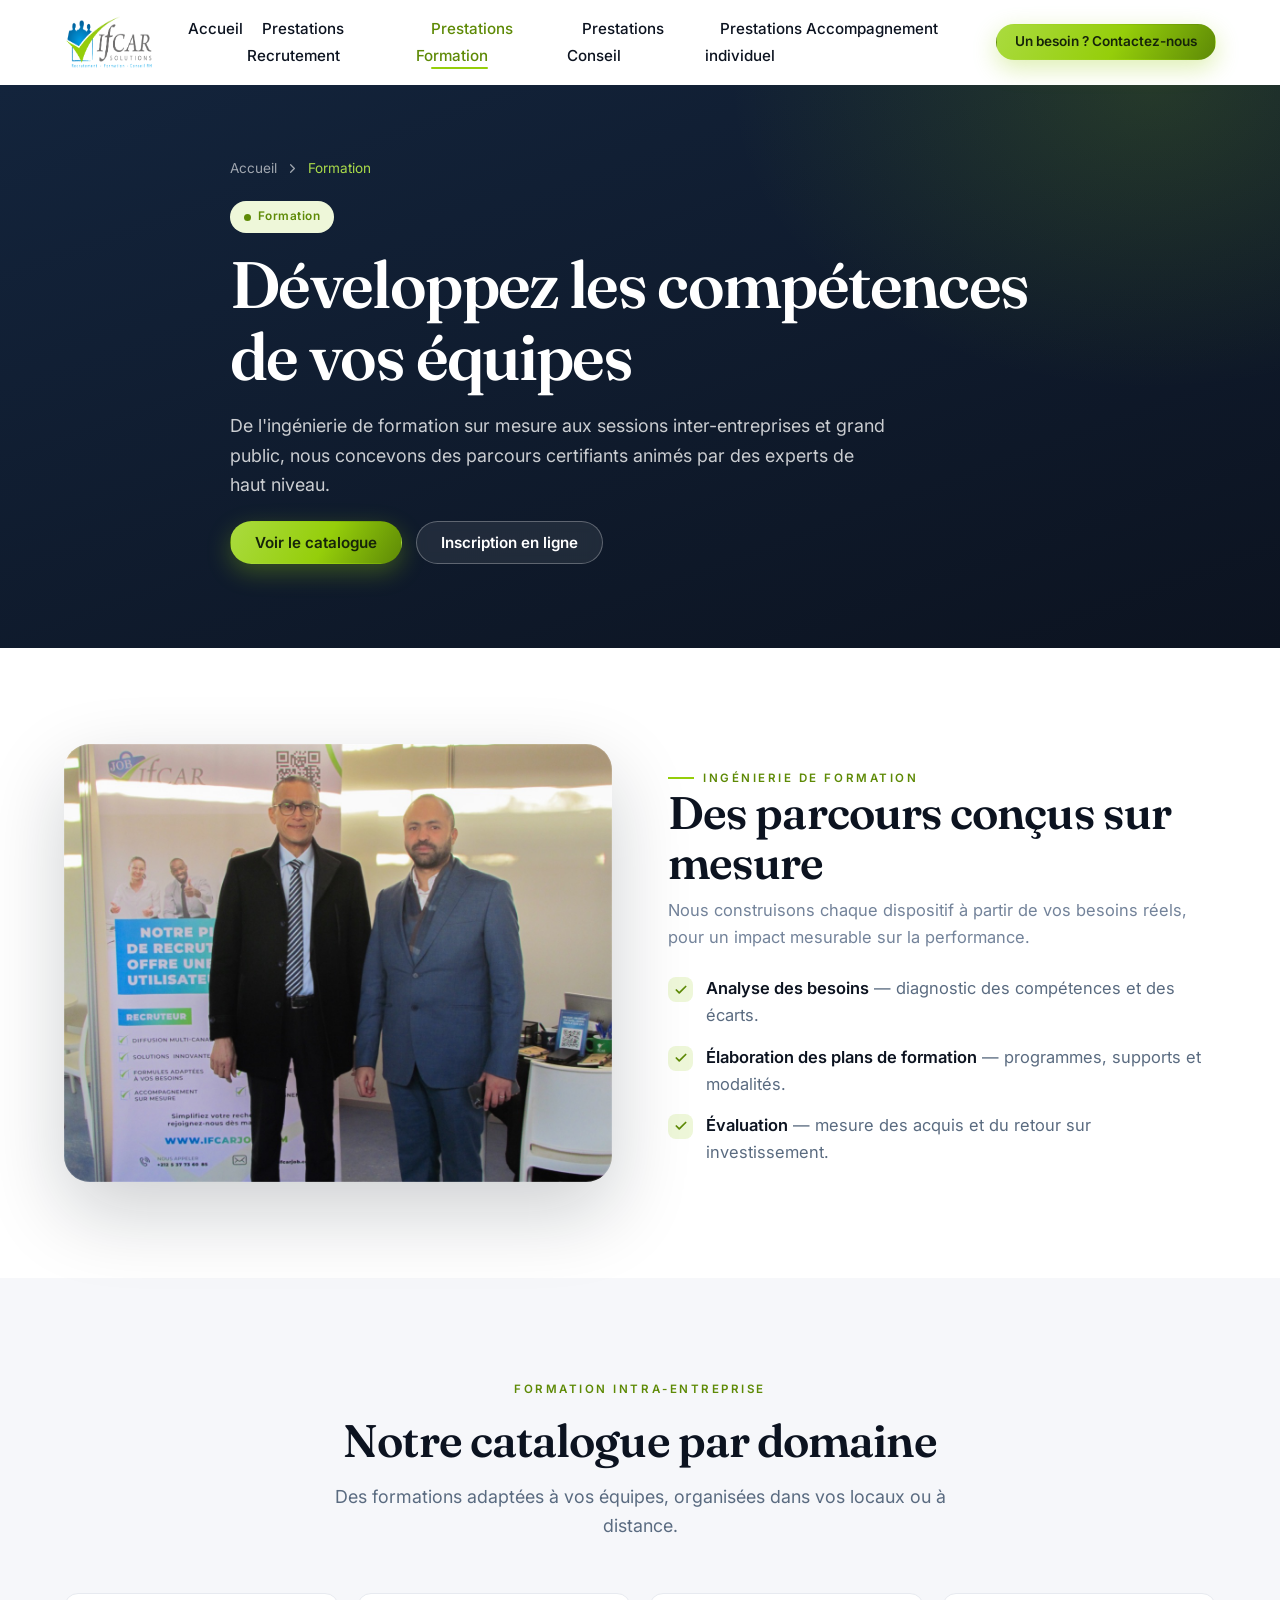
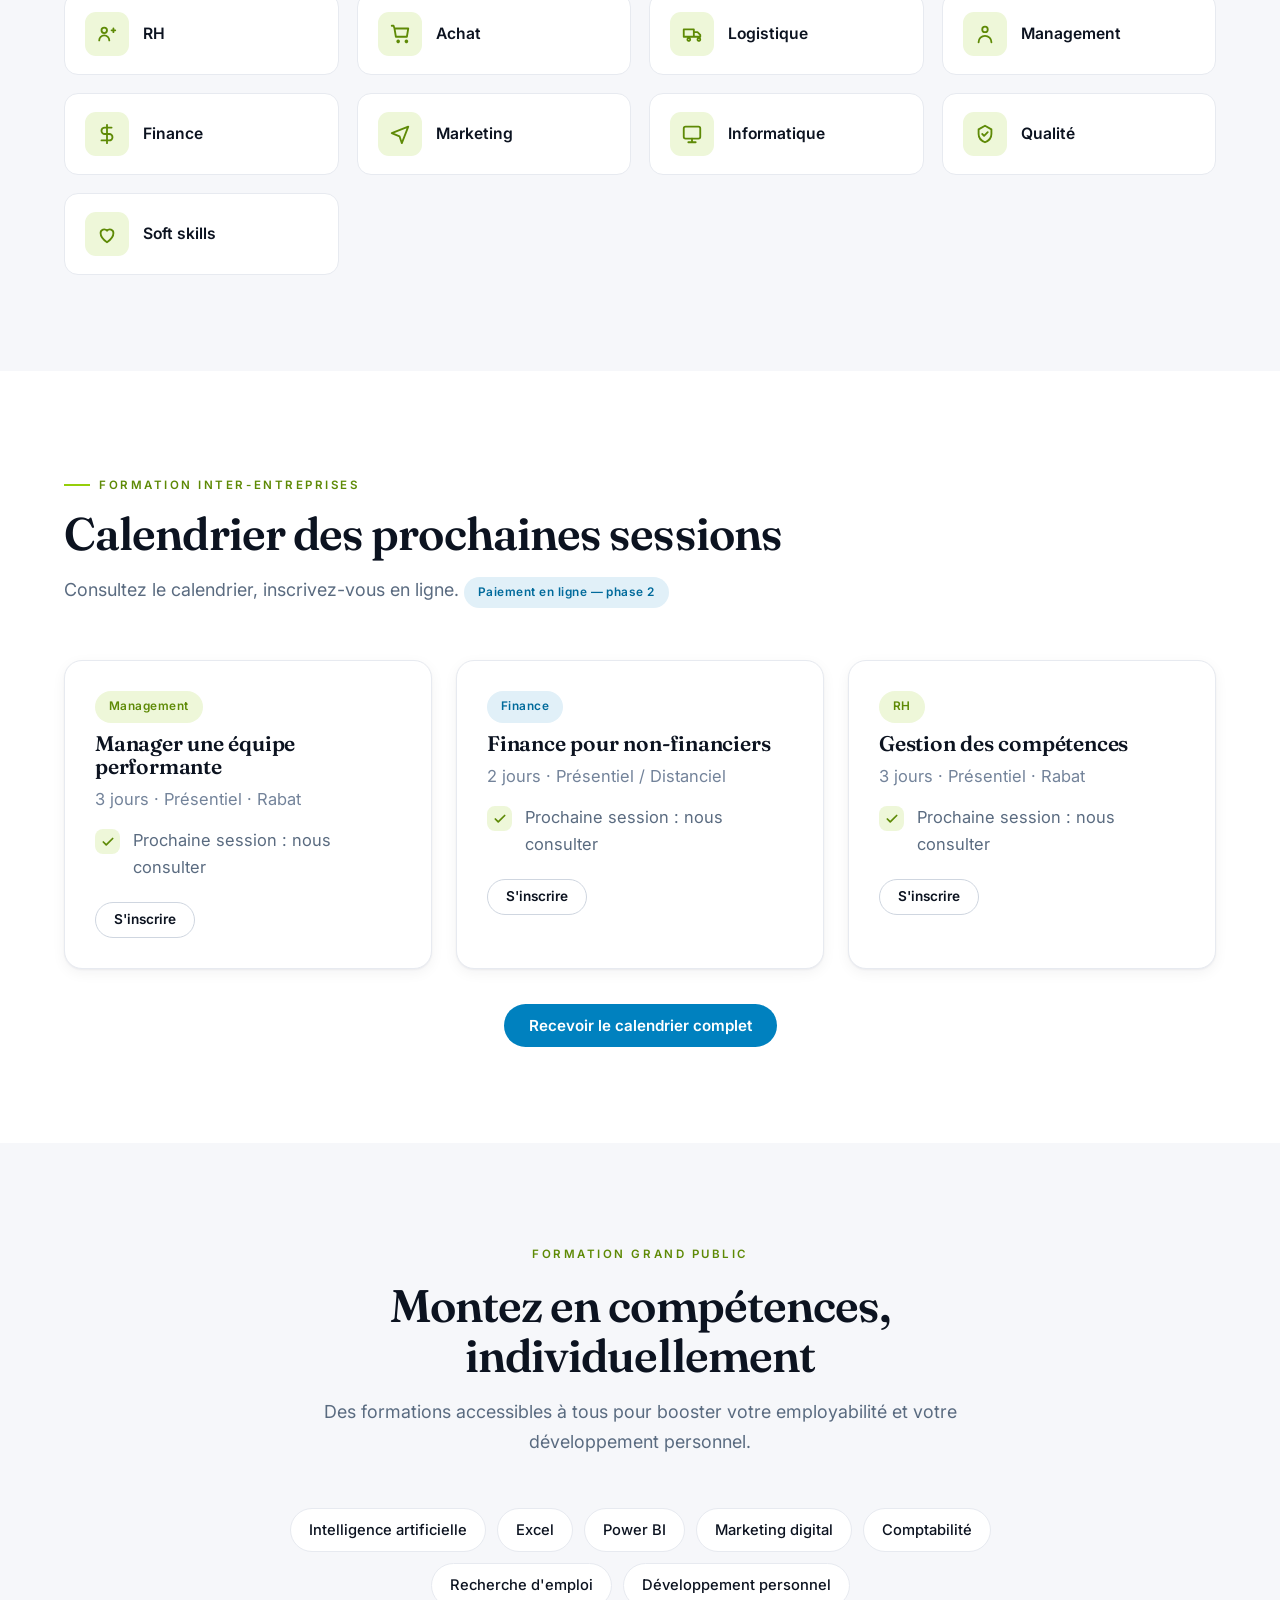
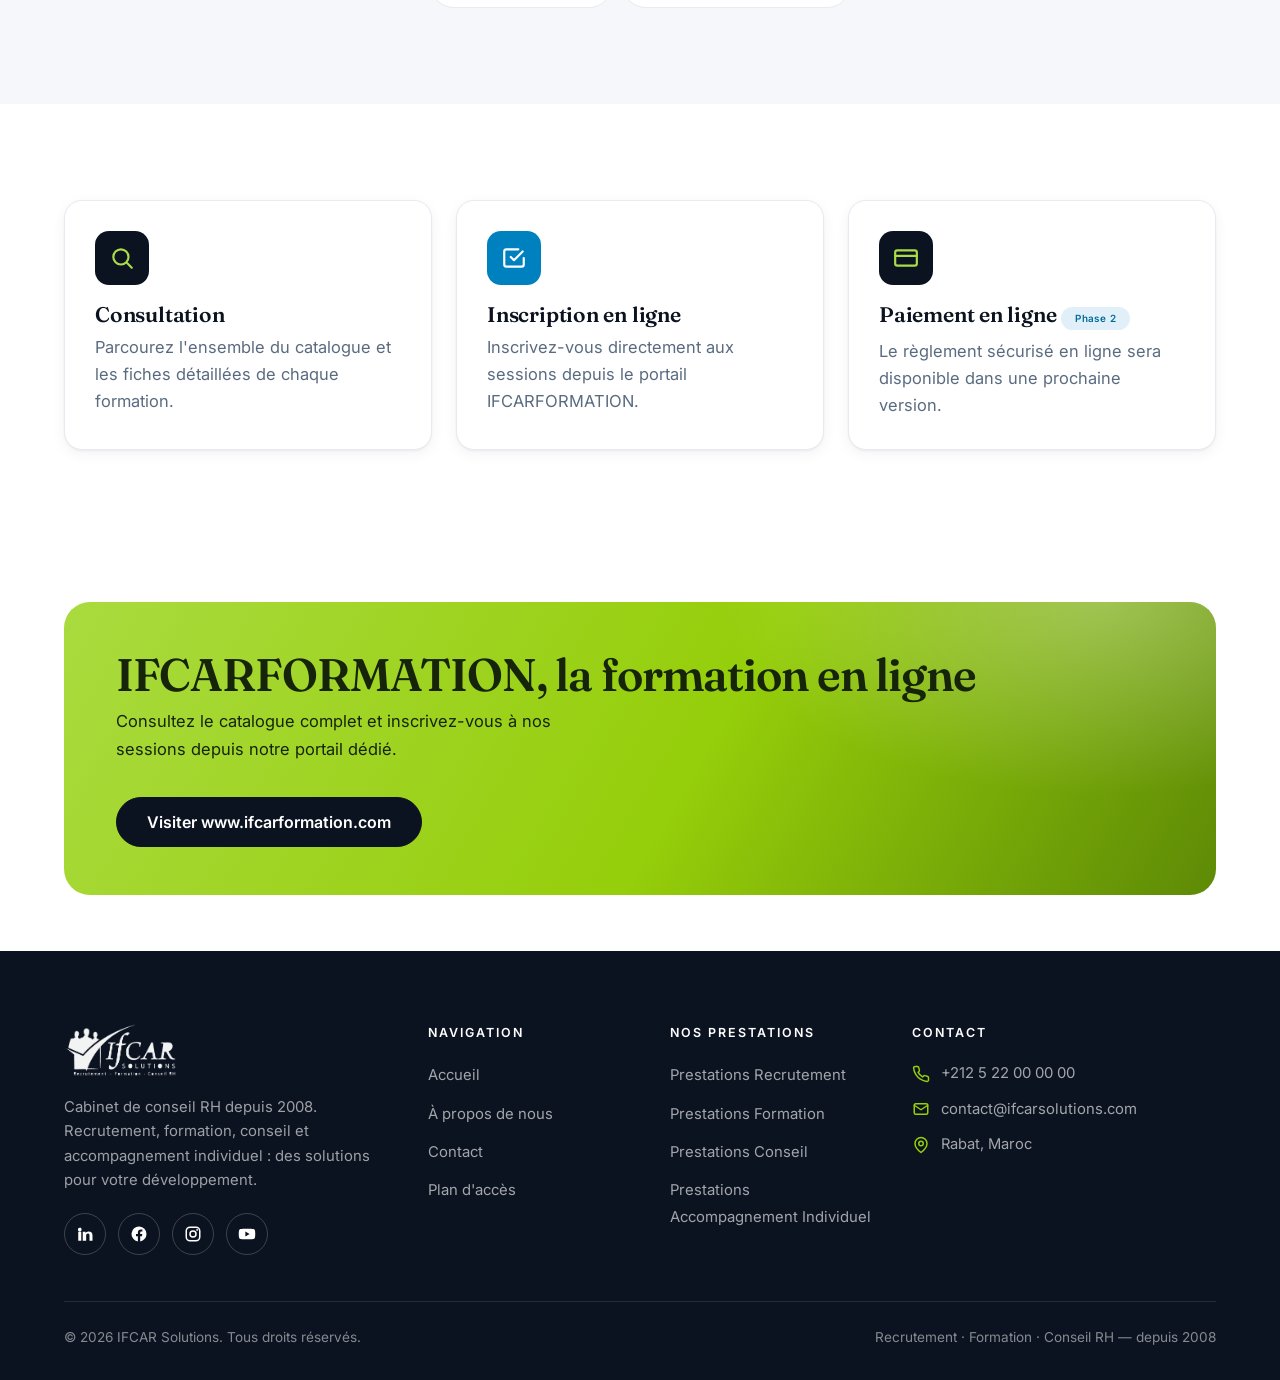
==== commit 66575a23: "Charte couleur IFCAR : vert #95ce0a (principal) + bleu #0081bf (secondaire), en remplacement du doré" ====
--- a/formation.html
+++ b/formation.html
@@ -154,7 +154,7 @@
   <div class="container">
     <div class="cta-band cta-band--gold reveal">
       <div class="cta-band__inner">
-        <div><h2 style="color:#241a04">IFCARFORMATION, la formation en ligne</h2><p>Consultez le catalogue complet et inscrivez-vous à nos sessions depuis notre portail dédié.</p></div>
+        <div><h2 style="color:#16240a">IFCARFORMATION, la formation en ligne</h2><p>Consultez le catalogue complet et inscrivez-vous à nos sessions depuis notre portail dédié.</p></div>
         <div class="btn-row"><a href="https://www.ifcarformation.com" target="_blank" rel="noopener" class="btn btn--primary btn--lg">Visiter www.ifcarformation.com</a></div>
       </div>
     </div>
--- a/assets/css/style.css
+++ b/assets/css/style.css
@@ -1,6 +1,6 @@
 /* =================================================================
    IFCAR SOLUTIONS — Proposition 4
-   « Editorial Corporate » — design premium, sombre & doré
+   « Editorial Corporate » — premium, sombre + charte IFCAR (vert #95ce0a, bleu #0081bf)
    ================================================================= */
 
 /* ---------- Tokens ---------- */
@@ -18,14 +18,14 @@
   --paper-3:#eef1f6;
   --cream:#f8f5ee;        /* warm soft for accent areas */
 
-  --gold:#c79a3e;         /* primary accent — gold */
-  --gold-2:#b3862c;
-  --gold-soft:#f3ead4;
-  --blue:#1f6fb2;         /* secondary accent — IFCAR blue */
-  --blue-2:#175a92;
-  --blue-soft:#e7f0f8;
-
-  --grad-gold:linear-gradient(120deg,#d8af55 0%,#c79a3e 55%,#b3862c 100%);
+  --gold:#95ce0a;         /* VERT — charte IFCAR (accent principal) */
+  --gold-2:#5e8a06;
+  --gold-soft:#eef7d9;
+  --blue:#0081bf;         /* BLEU — charte IFCAR (accent secondaire) */
+  --blue-2:#006a9b;
+  --blue-soft:#e1f0f8;
+
+  --grad-gold:linear-gradient(120deg,#aadb3f 0%,#95ce0a 55%,#5e8a06 100%);
   --grad-navy:linear-gradient(160deg,#13243c 0%,#0c1320 100%);
 
   --radius:18px;
@@ -81,7 +81,7 @@
 .eyebrow::before{content:"";width:26px;height:1.5px;background:var(--gold);display:inline-block}
 .eyebrow--center{justify-content:center}
 .eyebrow--center::before{display:none}
-.eyebrow--light{color:#d8b25e}
+.eyebrow--light{color:#aadb4a}
 
 .lead{font-size:1.12rem;color:var(--slate);max-width:62ch}
 .center{text-align:center}
@@ -98,8 +98,8 @@
 .btn svg{width:18px;height:18px}
 .btn--primary{background:var(--ink);color:#fff;border-color:var(--ink)}
 .btn--primary:hover{transform:translateY(-2px);box-shadow:var(--shadow);background:#1a2740}
-.btn--gold{background:var(--grad-gold);color:#241a04;border-color:transparent;box-shadow:0 8px 24px rgba(199,154,62,.32)}
-.btn--gold:hover{transform:translateY(-2px);box-shadow:0 14px 34px rgba(199,154,62,.42)}
+.btn--gold{background:var(--grad-gold);color:#16240a;border-color:transparent;box-shadow:0 8px 24px rgba(149,206,10,.32)}
+.btn--gold:hover{transform:translateY(-2px);box-shadow:0 14px 34px rgba(149,206,10,.42)}
 .btn--blue{background:var(--blue);color:#fff}
 .btn--blue:hover{transform:translateY(-2px);background:var(--blue-2);box-shadow:var(--shadow)}
 .btn--outline{background:transparent;color:var(--ink);border-color:#cfd6e0}
@@ -207,8 +207,8 @@
 .hero::before{
   content:"";position:absolute;inset:0;z-index:-1;
   background:
-    radial-gradient(60% 80% at 85% 10%,rgba(199,154,62,.20),transparent 60%),
-    radial-gradient(50% 60% at 8% 90%,rgba(31,111,178,.22),transparent 60%);
+    radial-gradient(60% 80% at 85% 10%,rgba(149,206,10,.20),transparent 60%),
+    radial-gradient(50% 60% at 8% 90%,rgba(0,129,191,.22),transparent 60%);
 }
 .hero::after{
   content:"";position:absolute;inset:0;z-index:-1;opacity:.4;
@@ -222,7 +222,7 @@
 .hero__inner--simple .btn-row{margin-top:24px}
 #metiers{padding-top:60px;scroll-margin-top:80px}
 .hero h1{color:#fff;margin-top:18px}
-.hero h1 .accent{color:#e3c071}
+.hero h1 .accent{color:#aadb4a}
 .hero p{color:rgba(255,255,255,.78);font-size:1.16rem;max-width:54ch;margin-top:20px}
 .hero .btn-row{margin-top:34px}
 .hero__meta{display:flex;gap:34px;margin-top:46px;flex-wrap:wrap}
@@ -240,22 +240,22 @@
 .hero-card h3{color:#fff;font-size:1.15rem}
 .hero-card .hc-row{display:flex;align-items:center;gap:14px;padding:15px 0;border-bottom:1px solid rgba(255,255,255,.1)}
 .hero-card .hc-row:last-child{border-bottom:0;padding-bottom:0}
-.hero-card .hc-ic{width:42px;height:42px;border-radius:12px;background:rgba(199,154,62,.16);color:#e3c071;display:grid;place-items:center;flex:none}
+.hero-card .hc-ic{width:42px;height:42px;border-radius:12px;background:rgba(149,206,10,.16);color:#aadb4a;display:grid;place-items:center;flex:none}
 .hero-card .hc-ic svg{width:22px;height:22px}
 .hero-card .hc-row strong{color:#fff;display:block;font-size:.98rem}
 .hero-card .hc-row small{color:rgba(255,255,255,.6);font-size:.82rem}
 
 /* page hero (interior) */
 .page-hero{position:relative;background:var(--grad-navy);color:#fff;overflow:hidden;isolation:isolate}
-.page-hero::before{content:"";position:absolute;inset:0;z-index:-1;background:radial-gradient(55% 90% at 90% 0%,rgba(199,154,62,.16),transparent 60%)}
+.page-hero::before{content:"";position:absolute;inset:0;z-index:-1;background:radial-gradient(55% 90% at 90% 0%,rgba(149,206,10,.16),transparent 60%)}
 .page-hero__inner{padding:72px 0 84px;max-width:820px}
 .page-hero h1{color:#fff;margin-top:16px}
 .page-hero p{color:rgba(255,255,255,.78);font-size:1.12rem;margin-top:18px;max-width:60ch}
 .breadcrumb{display:flex;align-items:center;gap:8px;font-size:.85rem;color:rgba(255,255,255,.6);margin-bottom:22px}
 .breadcrumb a{color:rgba(255,255,255,.6)}
-.breadcrumb a:hover{color:#e3c071}
+.breadcrumb a:hover{color:#aadb4a}
 .breadcrumb svg{width:15px;height:15px}
-.breadcrumb span{color:#e3c071}
+.breadcrumb span{color:#aadb4a}
 
 /* ---------- Grids ---------- */
 .grid{display:grid;gap:24px}
@@ -270,7 +270,7 @@
 }
 .card .ic{
   width:54px;height:54px;border-radius:14px;display:grid;place-items:center;
-  background:var(--ink);color:#e3c071;margin-bottom:18px;
+  background:var(--ink);color:#aadb4a;margin-bottom:18px;
 }
 .card .ic svg{width:26px;height:26px}
 .card h3{margin-bottom:8px}
@@ -302,7 +302,7 @@
 }
 .bento .b:hover{transform:translateY(-5px);box-shadow:var(--shadow)}
 .bento .b__idx{font-family:var(--ff-serif);font-size:.95rem;color:var(--gold-2);letter-spacing:.05em}
-.bento .b .ic{width:54px;height:54px;border-radius:14px;display:grid;place-items:center;background:var(--ink);color:#e3c071;margin:0 0 18px}
+.bento .b .ic{width:54px;height:54px;border-radius:14px;display:grid;place-items:center;background:var(--ink);color:#aadb4a;margin:0 0 18px}
 .bento .b .ic svg{width:26px;height:26px}
 .bento .b.is-blue .ic{background:var(--blue);color:#fff}
 .bento .b h3{margin-bottom:8px}
@@ -334,7 +334,7 @@
 }
 .section--dark .stat{background:rgba(255,255,255,.04);border-color:rgba(255,255,255,.12)}
 .stat .num{font-family:var(--ff-serif);font-size:clamp(2.3rem,4vw,3rem);color:var(--gold-2);line-height:1;font-weight:600}
-.section--dark .stat .num{color:#e3c071}
+.section--dark .stat .num{color:#aadb4a}
 .stat .lbl{margin-top:10px;font-size:.88rem;color:var(--muted);letter-spacing:.01em}
 .section--dark .stat .lbl{color:rgba(255,255,255,.62)}
 
@@ -377,7 +377,7 @@
 .quote-card .qmark{font-family:var(--ff-serif);font-size:4rem;line-height:.6;color:var(--gold);height:30px}
 .quote-card p{color:var(--ink);font-size:1.02rem}
 .quote-card .who{display:flex;align-items:center;gap:13px;margin-top:22px}
-.quote-card .av{width:46px;height:46px;border-radius:50%;background:var(--ink);color:#e3c071;display:grid;place-items:center;font-weight:600;font-size:.9rem;font-family:var(--ff-serif)}
+.quote-card .av{width:46px;height:46px;border-radius:50%;background:var(--ink);color:#aadb4a;display:grid;place-items:center;font-weight:600;font-size:.9rem;font-family:var(--ff-serif)}
 .quote-card .who strong{display:block;font-size:.95rem}
 .quote-card .who span{font-size:.83rem;color:var(--muted)}
 
@@ -443,7 +443,7 @@
   font-family:inherit;font-size:.95rem;padding:13px 15px;border:1px solid var(--line);
   border-radius:11px;background:var(--paper-2);color:var(--ink);transition:border-color .2s,box-shadow .2s,background .2s;
 }
-.field input:focus,.field select:focus,.field textarea:focus{outline:none;border-color:var(--gold);background:#fff;box-shadow:0 0 0 4px rgba(199,154,62,.13)}
+.field input:focus,.field select:focus,.field textarea:focus{outline:none;border-color:var(--gold);background:#fff;box-shadow:0 0 0 4px rgba(149,206,10,.13)}
 .field textarea{min-height:130px;resize:vertical}
 .consent{display:flex;gap:11px;align-items:flex-start;font-size:.85rem;color:var(--muted);margin:6px 0 20px}
 .consent input{margin-top:3px;accent-color:var(--gold-2);width:17px;height:17px;flex:none}
@@ -454,7 +454,7 @@
 /* info list (contact) */
 .info-list{display:grid;gap:16px}
 .info-item{display:flex;gap:15px;align-items:flex-start}
-.info-item .ic{width:48px;height:48px;border-radius:13px;background:var(--ink);color:#e3c071;display:grid;place-items:center;flex:none}
+.info-item .ic{width:48px;height:48px;border-radius:13px;background:var(--ink);color:#aadb4a;display:grid;place-items:center;flex:none}
 .info-item .ic svg{width:22px;height:22px}
 .info-item strong{display:block;font-size:.95rem}
 .info-item a,.info-item span{color:var(--slate);font-size:.95rem}
@@ -464,19 +464,19 @@
 .portal-links{display:grid;gap:12px}
 .portal-link{display:flex;align-items:center;gap:14px;padding:15px 18px;border-radius:14px;border:1px solid var(--line);background:#fff;transition:transform .25s,box-shadow .25s,border-color .25s}
 .portal-link:hover{transform:translateY(-3px);box-shadow:var(--shadow-sm);border-color:var(--gold)}
-.portal-link .pic{width:46px;height:46px;border-radius:11px;background:var(--ink);color:#e3c071;display:grid;place-items:center;font-weight:700;font-size:.78rem;flex:none;font-family:var(--ff-sans)}
+.portal-link .pic{width:46px;height:46px;border-radius:11px;background:var(--ink);color:#aadb4a;display:grid;place-items:center;font-weight:700;font-size:.78rem;flex:none;font-family:var(--ff-sans)}
 .portal-link strong{display:block;font-size:.96rem}
 .portal-link small{color:var(--muted);font-size:.82rem}
 
 /* ---------- CTA band ---------- */
 .cta-band{position:relative;border-radius:var(--radius-lg);overflow:hidden;background:var(--grad-navy);color:#fff;isolation:isolate}
-.cta-band::before{content:"";position:absolute;inset:0;z-index:-1;background:radial-gradient(60% 120% at 90% 0%,rgba(199,154,62,.22),transparent 55%)}
+.cta-band::before{content:"";position:absolute;inset:0;z-index:-1;background:radial-gradient(60% 120% at 90% 0%,rgba(149,206,10,.22),transparent 55%)}
 .cta-band__inner{display:flex;align-items:center;justify-content:space-between;gap:34px;padding:48px 52px;flex-wrap:wrap}
 .cta-band h2{color:#fff}
 .cta-band p{color:rgba(255,255,255,.78);margin-top:8px;max-width:48ch}
 .cta-band--gold{background:var(--grad-gold)}
 .cta-band--gold::before{background:radial-gradient(60% 120% at 90% 0%,rgba(255,255,255,.3),transparent 55%)}
-.cta-band--gold h2,.cta-band--gold p{color:#241a04}
+.cta-band--gold h2,.cta-band--gold p{color:#16240a}
 
 /* divider */
 .divider-img{border:0;height:1px;background:linear-gradient(90deg,transparent,var(--line),transparent);margin:0}
@@ -490,7 +490,7 @@
 .footer h5{font-family:var(--ff-sans);color:#fff;font-size:.78rem;letter-spacing:.16em;text-transform:uppercase;margin-bottom:18px;font-weight:600}
 .footer ul{display:grid;gap:11px}
 .footer ul a{color:rgba(255,255,255,.62);font-size:.93rem;transition:.2s}
-.footer ul a:hover{color:#e3c071;padding-left:4px}
+.footer ul a:hover{color:#aadb4a;padding-left:4px}
 .footer .portal-link{background:rgba(255,255,255,.05);border-color:rgba(255,255,255,.12)}
 .footer .portal-link strong{color:#fff}
 .footer .portal-link small{color:rgba(255,255,255,.55)}
@@ -498,7 +498,7 @@
 .foot-contact li{display:flex;align-items:center;gap:11px;font-size:.92rem;color:rgba(255,255,255,.62)}
 .foot-contact svg{width:18px;height:18px;color:var(--gold);flex:none}
 .foot-contact a{color:rgba(255,255,255,.62)}
-.foot-contact a:hover{color:#e3c071}
+.foot-contact a:hover{color:#aadb4a}
 .footer__bottom{
   margin-top:46px;padding-top:24px;border-top:1px solid rgba(255,255,255,.1);
   display:flex;justify-content:space-between;gap:16px;flex-wrap:wrap;
